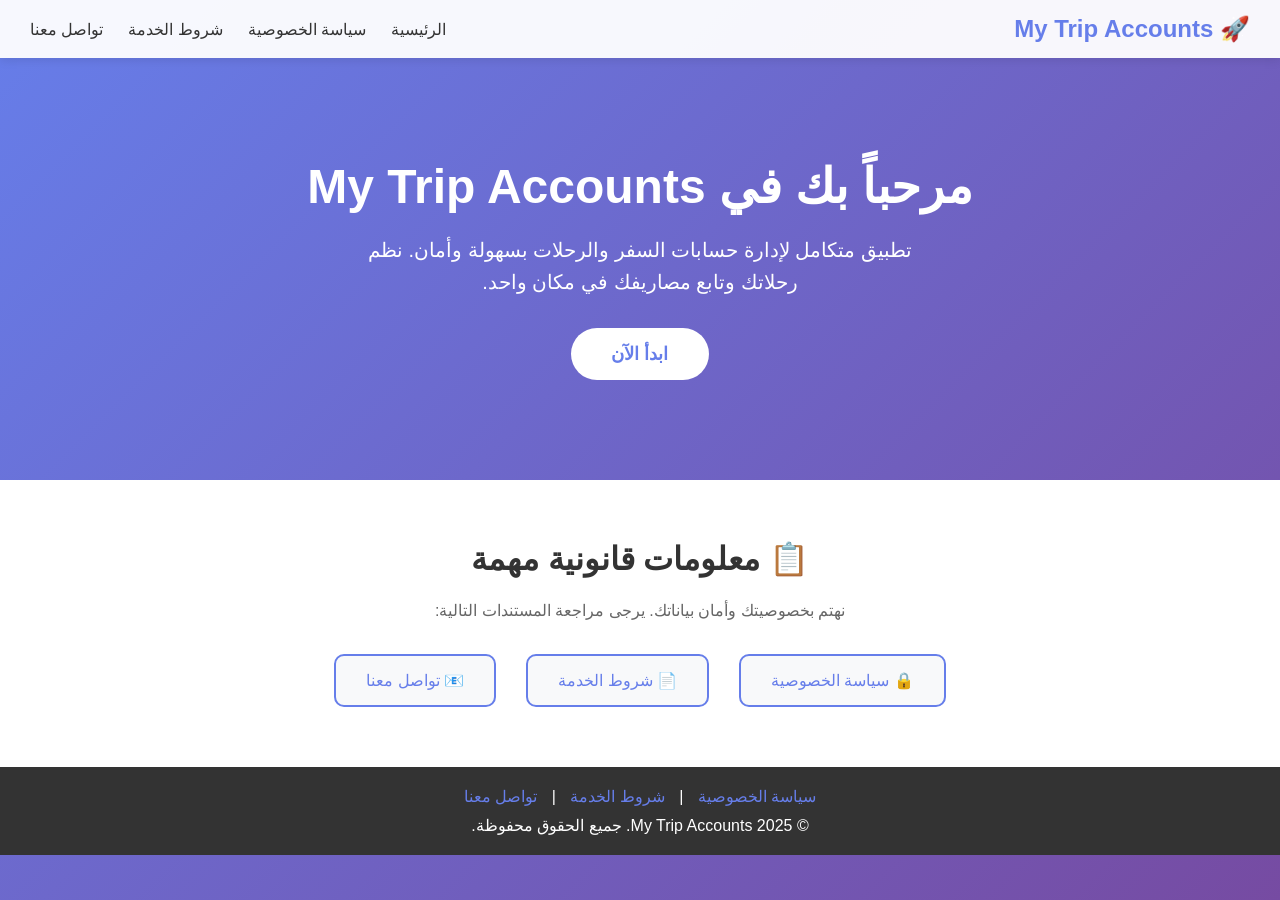
==== index.html @ 1851cbce "Create index.html" ====
<!DOCTYPE html>
<html lang="ar" dir="rtl">
<head>
    <meta charset="UTF-8">
    <meta name="viewport" content="width=device-width, initial-scale=1.0">
    <title>My Trip Accounts</title>
    <style>
        * { margin: 0; padding: 0; box-sizing: border-box; font-family: 'Segoe UI', Tahoma, sans-serif; }
        body { background: linear-gradient(135deg, #667eea 0%, #764ba2 100%); min-height: 100vh; }
        nav { background: rgba(255,255,255,0.95); padding: 15px 30px; display: flex; justify-content: space-between; align-items: center; box-shadow: 0 2px 10px rgba(0,0,0,0.1); }
        nav .logo { font-size: 24px; font-weight: bold; color: #667eea; }
        nav ul { list-style: none; display: flex; gap: 25px; }
        nav ul a { text-decoration: none; color: #333; font-weight: 500; }
        nav ul a:hover { color: #667eea; }
        .hero { text-align: center; padding: 100px 20px; color: white; }
        .hero h1 { font-size: 48px; margin-bottom: 20px; }
        .hero p { font-size: 20px; max-width: 600px; margin: 0 auto 30px; line-height: 1.6; }
        .btn { display: inline-block; padding: 15px 40px; background: white; color: #667eea; text-decoration: none; border-radius: 30px; font-weight: bold; font-size: 18px; }
        .legal-section { background: white; padding: 60px 20px; text-align: center; }
        .legal-section h2 { color: #333; margin-bottom: 20px; font-size: 32px; }
        .legal-section p { color: #666; max-width: 600px; margin: 0 auto 30px; line-height: 1.6; }
        .legal-links { display: flex; justify-content: center; gap: 30px; flex-wrap: wrap; margin-top: 30px; }
        .legal-links a { display: inline-block; padding: 15px 30px; background: #f8f9fa; color: #667eea; text-decoration: none; border-radius: 10px; font-weight: 500; border: 2px solid #667eea; }
        .legal-links a:hover { background: #667eea; color: white; }
        footer { background: #333; color: white; text-align: center; padding: 20px; }
        footer a { color: #667eea; text-decoration: none; margin: 0 10px; }
    </style>
</head>
<body>
    <nav>
        <div class="logo">🚀 My Trip Accounts</div>
        <ul>
            <li><a href="index.html">الرئيسية</a></li>
            <li><a href="privacy.html">سياسة الخصوصية</a></li>
            <li><a href="terms.html">شروط الخدمة</a></li>
            <li><a href="contact.html">تواصل معنا</a></li>
        </ul>
    </nav>

    <section class="hero">
        <h1>مرحباً بك في My Trip Accounts</h1>
        <p>تطبيق متكامل لإدارة حسابات السفر والرحلات بسهولة وأمان. نظم رحلاتك وتابع مصاريفك في مكان واحد.</p>
        <a href="#" class="btn">ابدأ الآن</a>
    </section>

    <section class="legal-section">
        <h2>📋 معلومات قانونية مهمة</h2>
        <p>نهتم بخصوصيتك وأمان بياناتك. يرجى مراجعة المستندات التالية:</p>
        <div class="legal-links">
            <a href="privacy.html">🔒 سياسة الخصوصية</a>
            <a href="terms.html">📄 شروط الخدمة</a>
            <a href="contact.html">📧 تواصل معنا</a>
        </div>
    </section>

    <footer>
        <p>
            <a href="privacy.html">سياسة الخصوصية</a> |
            <a href="terms.html">شروط الخدمة</a> |
            <a href="contact.html">تواصل معنا</a>
        </p>
        <p style="margin-top: 10px;">© 2025 My Trip Accounts. جميع الحقوق محفوظة.</p>
    </footer>
</body>
</html>
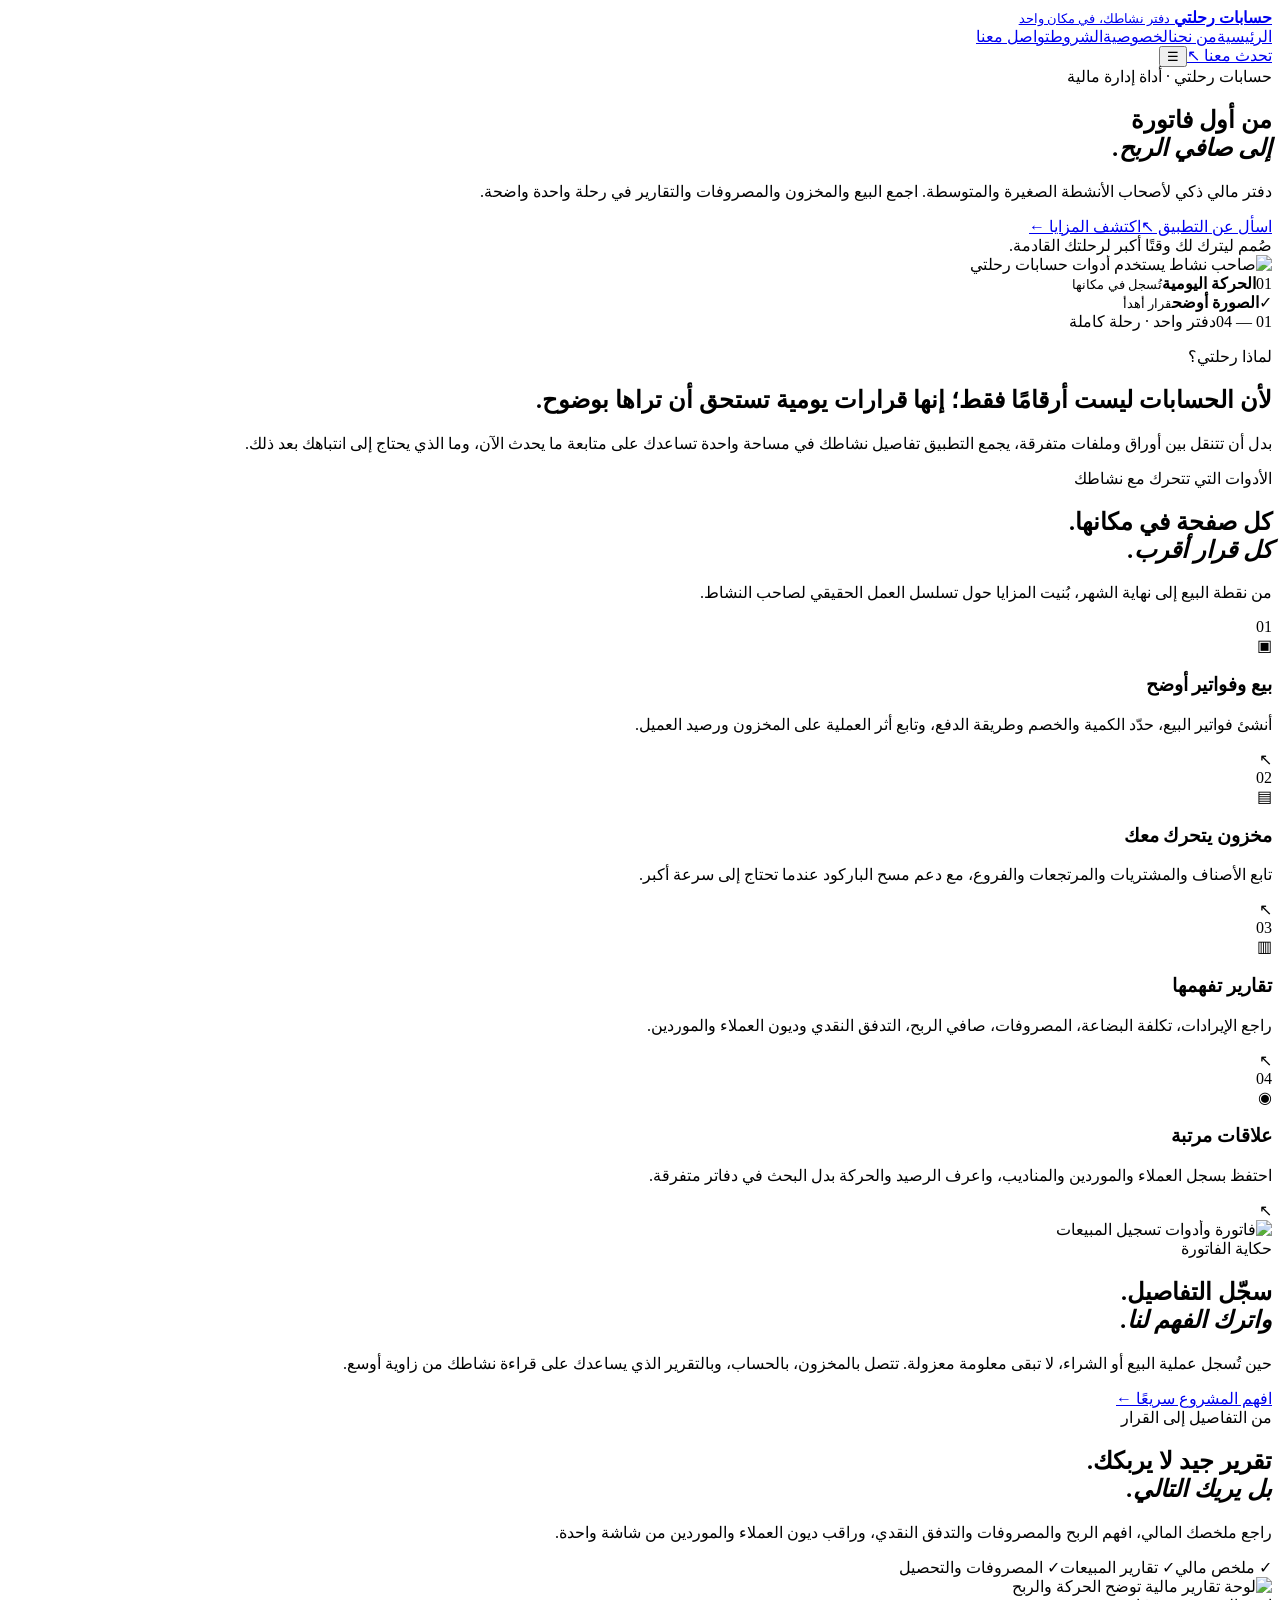
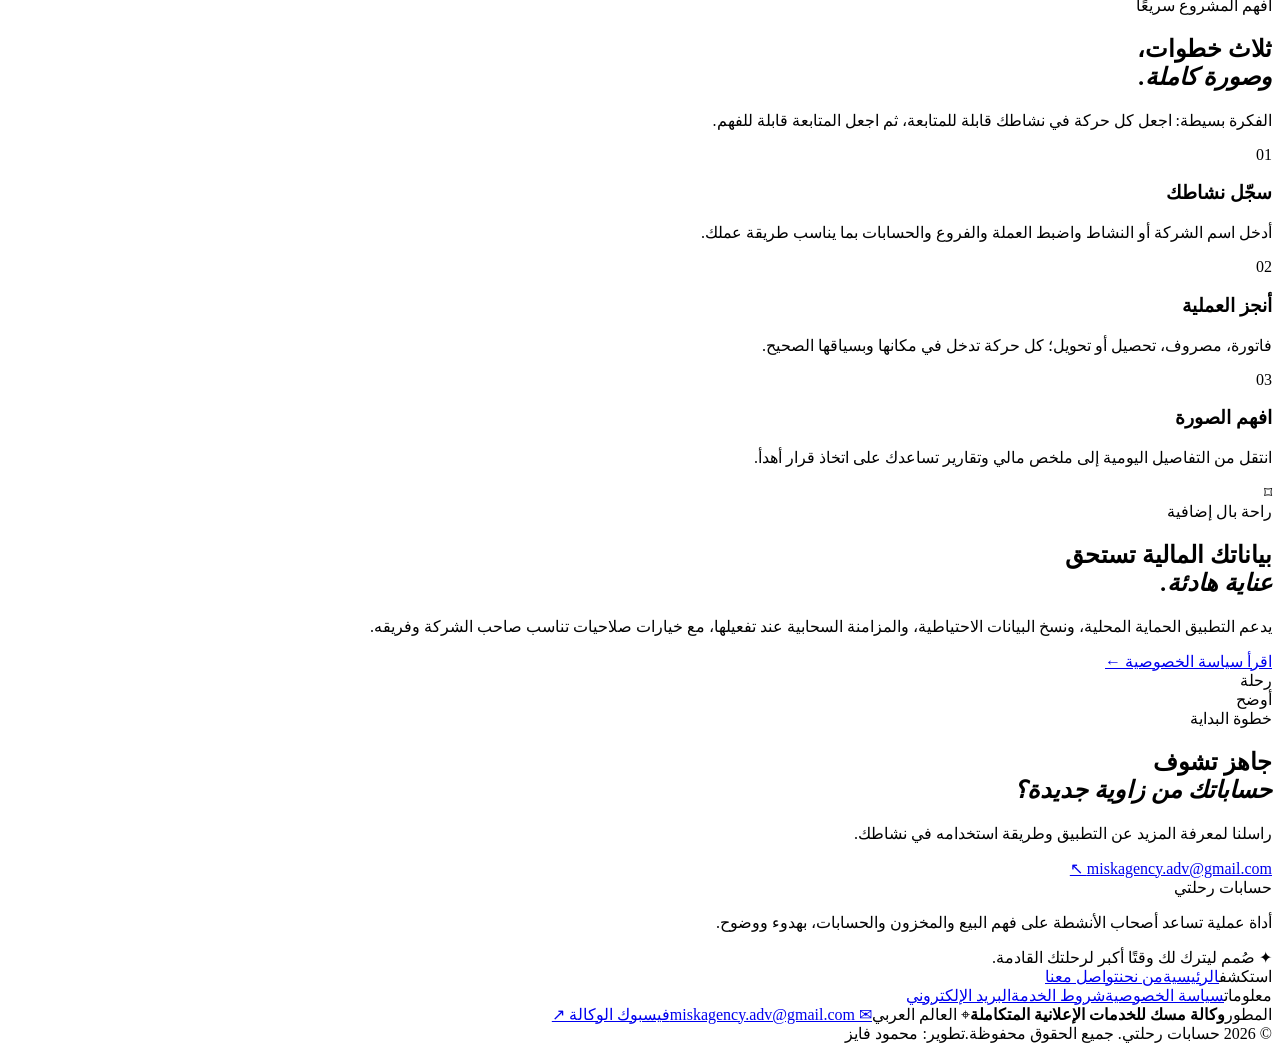
==== commit 50014b05: "Update index.html" ====
--- a/index.html
+++ b/index.html
@@ -1,65 +1,13 @@
-<!DOCTYPE html>
-<html lang="ar" dir="rtl">
-<head>
-    <meta charset="UTF-8">
-    <meta name="viewport" content="width=device-width, initial-scale=1.0">
-    <title>My Trip Accounts</title>
-    <style>
-        * { margin: 0; padding: 0; box-sizing: border-box; font-family: 'Segoe UI', Tahoma, sans-serif; }
-        body { background: linear-gradient(135deg, #667eea 0%, #764ba2 100%); min-height: 100vh; }
-        nav { background: rgba(255,255,255,0.95); padding: 15px 30px; display: flex; justify-content: space-between; align-items: center; box-shadow: 0 2px 10px rgba(0,0,0,0.1); }
-        nav .logo { font-size: 24px; font-weight: bold; color: #667eea; }
-        nav ul { list-style: none; display: flex; gap: 25px; }
-        nav ul a { text-decoration: none; color: #333; font-weight: 500; }
-        nav ul a:hover { color: #667eea; }
-        .hero { text-align: center; padding: 100px 20px; color: white; }
-        .hero h1 { font-size: 48px; margin-bottom: 20px; }
-        .hero p { font-size: 20px; max-width: 600px; margin: 0 auto 30px; line-height: 1.6; }
-        .btn { display: inline-block; padding: 15px 40px; background: white; color: #667eea; text-decoration: none; border-radius: 30px; font-weight: bold; font-size: 18px; }
-        .legal-section { background: white; padding: 60px 20px; text-align: center; }
-        .legal-section h2 { color: #333; margin-bottom: 20px; font-size: 32px; }
-        .legal-section p { color: #666; max-width: 600px; margin: 0 auto 30px; line-height: 1.6; }
-        .legal-links { display: flex; justify-content: center; gap: 30px; flex-wrap: wrap; margin-top: 30px; }
-        .legal-links a { display: inline-block; padding: 15px 30px; background: #f8f9fa; color: #667eea; text-decoration: none; border-radius: 10px; font-weight: 500; border: 2px solid #667eea; }
-        .legal-links a:hover { background: #667eea; color: white; }
-        footer { background: #333; color: white; text-align: center; padding: 20px; }
-        footer a { color: #667eea; text-decoration: none; margin: 0 10px; }
-    </style>
-</head>
-<body>
-    <nav>
-        <div class="logo">🚀 My Trip Accounts</div>
-        <ul>
-            <li><a href="index.html">الرئيسية</a></li>
-            <li><a href="privacy.html">سياسة الخصوصية</a></li>
-            <li><a href="terms.html">شروط الخدمة</a></li>
-            <li><a href="contact.html">تواصل معنا</a></li>
-        </ul>
-    </nav>
 
-    <section class="hero">
-        <h1>مرحباً بك في My Trip Accounts</h1>
-        <p>تطبيق متكامل لإدارة حسابات السفر والرحلات بسهولة وأمان. نظم رحلاتك وتابع مصاريفك في مكان واحد.</p>
-        <a href="#" class="btn">ابدأ الآن</a>
-    </section>
-
-    <section class="legal-section">
-        <h2>📋 معلومات قانونية مهمة</h2>
-        <p>نهتم بخصوصيتك وأمان بياناتك. يرجى مراجعة المستندات التالية:</p>
-        <div class="legal-links">
-            <a href="privacy.html">🔒 سياسة الخصوصية</a>
-            <a href="terms.html">📄 شروط الخدمة</a>
-            <a href="contact.html">📧 تواصل معنا</a>
-        </div>
-    </section>
-
-    <footer>
-        <p>
-            <a href="privacy.html">سياسة الخصوصية</a> |
-            <a href="terms.html">شروط الخدمة</a> |
-            <a href="contact.html">تواصل معنا</a>
-        </p>
-        <p style="margin-top: 10px;">© 2025 My Trip Accounts. جميع الحقوق محفوظة.</p>
-    </footer>
-</body>
-</html>
+<!doctype html><html lang="ar" dir="rtl"><head><meta charset="utf-8"><meta name="viewport" content="width=device-width, initial-scale=1"><meta name="theme-color" content="#201052"><meta name="description" content="حسابات رحلتي — دفتر مالي ذكي لأصحاب الأنشطة الصغيرة والمتوسطة."><link rel="icon" type="image/png" href="rahleti-logo.png"><link rel="preconnect" href="https://fonts.googleapis.com"><link rel="preconnect" href="https://fonts.gstatic.com" crossorigin><link href="https://fonts.googleapis.com/css2?family=IBM+Plex+Sans+Arabic:wght@400;500;600;700&family=Noto+Kufi+Arabic:wght@500;600;700;800&display=swap" rel="stylesheet"><link rel="stylesheet" href="styles.css"><title>حسابات رحلتي — دفتر نشاطك، في مكان واحد</title></head><body><header class="site-header"><div class="shell header-inner">
+<a href="index.html" class="brand" aria-label="العودة إلى الصفحة الرئيسية"><span class="brand-mark-wrap"><img src="rahleti-logo.png" alt="" class="brand-mark"></span><span class="brand-copy"><strong>حسابات رحلتي <i class="wordmark-gesture" aria-hidden="true"></i></strong><small>دفتر نشاطك، في مكان واحد</small></span></a>
+<nav class="desktop-nav" aria-label="التنقل الرئيسي"><a href="index.html">الرئيسية</a><a href="about.html">من نحن</a><a href="privacy.html">الخصوصية</a><a href="terms.html">الشروط</a><a href="contact.html">تواصل معنا</a></nav>
+<div class="header-actions"><a href="contact.html" class="header-cta">تحدث معنا <span aria-hidden="true">↖</span></a><button class="menu-toggle" type="button" aria-label="فتح القائمة" aria-expanded="false">☰</button></div>
+</div></header><main><section class="hero-section"><div class="hero-orbit orbit-one"></div><div class="hero-orbit orbit-two"></div><div class="shell hero-layout"><div class="hero-copy"><div class="eyebrow"><span class="eyebrow-line"></span> حسابات رحلتي · أداة إدارة مالية</div><h1>من أول فاتورة<br><em>إلى صافي الربح.</em></h1><p class="hero-lead">دفتر مالي ذكي لأصحاب الأنشطة الصغيرة والمتوسطة. اجمع البيع والمخزون والمصروفات والتقارير في رحلة واحدة واضحة.</p><div class="hero-actions"><a href="contact.html" class="button button-primary">اسأل عن التطبيق ↖</a><a href="#features" class="text-link">اكتشف المزايا ←</a></div><div class="hero-signature"><span class="signature-stroke"></span><span>صُمم ليترك لك وقتًا أكبر لرحلتك القادمة.</span></div></div><div class="hero-visual"><div class="hero-image-frame"><img src="/manus-storage/rahleti-hero_81cc671d.png" alt="صاحب نشاط يستخدم أدوات حسابات رحلتي"></div><div class="hero-note note-top"><span>01</span><strong>الحركة اليومية</strong><small>تُسجل في مكانها</small></div><div class="hero-note note-bottom"><span class="note-check">✓</span><strong>الصورة أوضح</strong><small>قرار أهدأ</small></div></div></div><div class="shell hero-footnote"><span>01 — 04</span><span class="footnote-line"></span><span>دفتر واحد · رحلة كاملة</span></div></section>
+<section class="intro-strip"><div class="shell intro-grid"><p class="intro-label">لماذا رحلتي؟</p><h2>لأن الحسابات ليست أرقامًا فقط؛ إنها <span>قرارات يومية</span> تستحق أن تراها بوضوح.</h2><p class="intro-body">بدل أن تتنقل بين أوراق وملفات متفرقة، يجمع التطبيق تفاصيل نشاطك في مساحة واحدة تساعدك على متابعة ما يحدث الآن، وما الذي يحتاج إلى انتباهك بعد ذلك.</p></div></section>
+<section class="features-section" id="features"><div class="shell"><div class="section-heading split-heading"><div><div class="section-kicker"><span></span> الأدوات التي تتحرك مع نشاطك</div><h2>كل صفحة في مكانها.<br><em>كل قرار أقرب.</em></h2></div><p>من نقطة البيع إلى نهاية الشهر، بُنيت المزايا حول تسلسل العمل الحقيقي لصاحب النشاط.</p></div><div class="feature-list"><article class="feature-row"><div class="feature-index">01</div><div class="feature-icon">▣</div><div class="feature-content"><h3>بيع وفواتير أوضح</h3><p>أنشئ فواتير البيع، حدّد الكمية والخصم وطريقة الدفع، وتابع أثر العملية على المخزون ورصيد العميل.</p></div><span class="feature-arrow">↖</span></article><article class="feature-row"><div class="feature-index">02</div><div class="feature-icon">▤</div><div class="feature-content"><h3>مخزون يتحرك معك</h3><p>تابع الأصناف والمشتريات والمرتجعات والفروع، مع دعم مسح الباركود عندما تحتاج إلى سرعة أكبر.</p></div><span class="feature-arrow">↖</span></article><article class="feature-row"><div class="feature-index">03</div><div class="feature-icon">▥</div><div class="feature-content"><h3>تقارير تفهمها</h3><p>راجع الإيرادات، تكلفة البضاعة، المصروفات، صافي الربح، التدفق النقدي وديون العملاء والموردين.</p></div><span class="feature-arrow">↖</span></article><article class="feature-row"><div class="feature-index">04</div><div class="feature-icon">◉</div><div class="feature-content"><h3>علاقات مرتبة</h3><p>احتفظ بسجل العملاء والموردين والمناديب، واعرف الرصيد والحركة بدل البحث في دفاتر متفرقة.</p></div><span class="feature-arrow">↖</span></article></div></div></section>
+<section class="visual-story"><div class="shell story-grid"><div class="story-art"><img src="/manus-storage/rahleti-invoices_49c0de98.png" alt="فاتورة وأدوات تسجيل المبيعات"></div><div class="story-copy"><div class="section-kicker"><span></span> حكاية الفاتورة</div><h2>سجّل التفاصيل.<br><em>واترك الفهم لنا.</em></h2><p>حين تُسجل عملية البيع أو الشراء، لا تبقى معلومة معزولة. تتصل بالمخزون، بالحساب، وبالتقرير الذي يساعدك على قراءة نشاطك من زاوية أوسع.</p><a href="about.html" class="text-link dark-link">افهم المشروع سريعًا ←</a></div></div></section>
+<section class="reports-section"><div class="shell reports-grid"><div class="reports-copy"><div class="section-kicker light-kicker"><span></span> من التفاصيل إلى القرار</div><h2>تقرير جيد لا يربكك.<br><em>بل يريك التالي.</em></h2><p>راجع ملخصك المالي، افهم الربح والمصروفات والتدفق النقدي، وراقب ديون العملاء والموردين من شاشة واحدة.</p><div class="report-points"><span>✓ ملخص مالي</span><span>✓ تقارير المبيعات</span><span>✓ المصروفات والتحصيل</span></div></div><div class="reports-art"><img src="/manus-storage/rahleti-reports_e6497f66.png" alt="لوحة تقارير مالية توضح الحركة والربح"></div></div></section>
+<section class="journey-section"><div class="shell journey-layout"><div class="journey-head"><div class="section-kicker"><span></span> افهم المشروع سريعًا</div><h2>ثلاث خطوات،<br><em>وصورة كاملة.</em></h2><p>الفكرة بسيطة: اجعل كل حركة في نشاطك قابلة للمتابعة، ثم اجعل المتابعة قابلة للفهم.</p></div><div class="journey-steps"><div class="journey-step"><div class="journey-number">01</div><div><h3>سجّل نشاطك</h3><p>أدخل اسم الشركة أو النشاط واضبط العملة والفروع والحسابات بما يناسب طريقة عملك.</p></div></div><div class="journey-step"><div class="journey-number">02</div><div><h3>أنجز العملية</h3><p>فاتورة، مصروف، تحصيل أو تحويل؛ كل حركة تدخل في مكانها وبسياقها الصحيح.</p></div></div><div class="journey-step"><div class="journey-number">03</div><div><h3>افهم الصورة</h3><p>انتقل من التفاصيل اليومية إلى ملخص مالي وتقارير تساعدك على اتخاذ قرار أهدأ.</p></div></div><div class="journey-route"><span></span><span></span><span></span></div></div></div></section>
+<section class="security-strip"><div class="shell security-grid"><div class="security-mark">⌑</div><div><div class="section-kicker"><span></span> راحة بال إضافية</div><h2>بياناتك المالية تستحق<br><em>عناية هادئة.</em></h2></div><div class="security-copy"><p>يدعم التطبيق الحماية المحلية، ونسخ البيانات الاحتياطية، والمزامنة السحابية عند تفعيلها، مع خيارات صلاحيات تناسب صاحب الشركة وفريقه.</p><a href="privacy.html" class="text-link dark-link">اقرأ سياسة الخصوصية ←</a></div></div></section>
+<section class="closing-cta"><div class="shell cta-inner"><div class="cta-stamp">رحلة<br>أوضح</div><div><div class="section-kicker light-kicker"><span></span> خطوة البداية</div><h2>جاهز تشوف<br><em>حساباتك من زاوية جديدة؟</em></h2><p>راسلنا لمعرفة المزيد عن التطبيق وطريقة استخدامه في نشاطك.</p><a href="mailto:miskagency.adv@gmail.com" class="button button-light">miskagency.adv@gmail.com ↖</a></div></div></section></main><footer class="site-footer"><div class="shell footer-grid"><div class="footer-intro"><div class="footer-brand"><img src="rahleti-logo.png" alt=""><span>حسابات رحلتي</span></div><p>أداة عملية تساعد أصحاب الأنشطة على فهم البيع والمخزون والحسابات، بهدوء ووضوح.</p><div class="footer-note">✦ صُمم ليترك لك وقتًا أكبر لرحلتك القادمة.</div></div><div class="footer-column"><span class="footer-label">استكشف</span><a href="index.html">الرئيسية</a><a href="about.html">من نحن</a><a href="contact.html">تواصل معنا</a></div><div class="footer-column"><span class="footer-label">معلومات</span><a href="privacy.html">سياسة الخصوصية</a><a href="terms.html">شروط الخدمة</a><a href="mailto:miskagency.adv@gmail.com">البريد الإلكتروني</a></div><div class="footer-column footer-contact"><span class="footer-label">المطور</span><strong>وكالة مسك للخدمات الإعلانية المتكاملة</strong><span>⌖ العالم العربي</span><a href="mailto:miskagency.adv@gmail.com">✉ miskagency.adv@gmail.com</a><a href="https://web.facebook.com/Misk.Agency" target="_blank" rel="noreferrer noopener">فيسبوك الوكالة ↗</a></div></div><div class="shell footer-bottom"><span>© 2026 حسابات رحلتي. جميع الحقوق محفوظة.</span><span>تطوير: محمود فايز</span></div></footer><script src="script.js"></script></body></html>
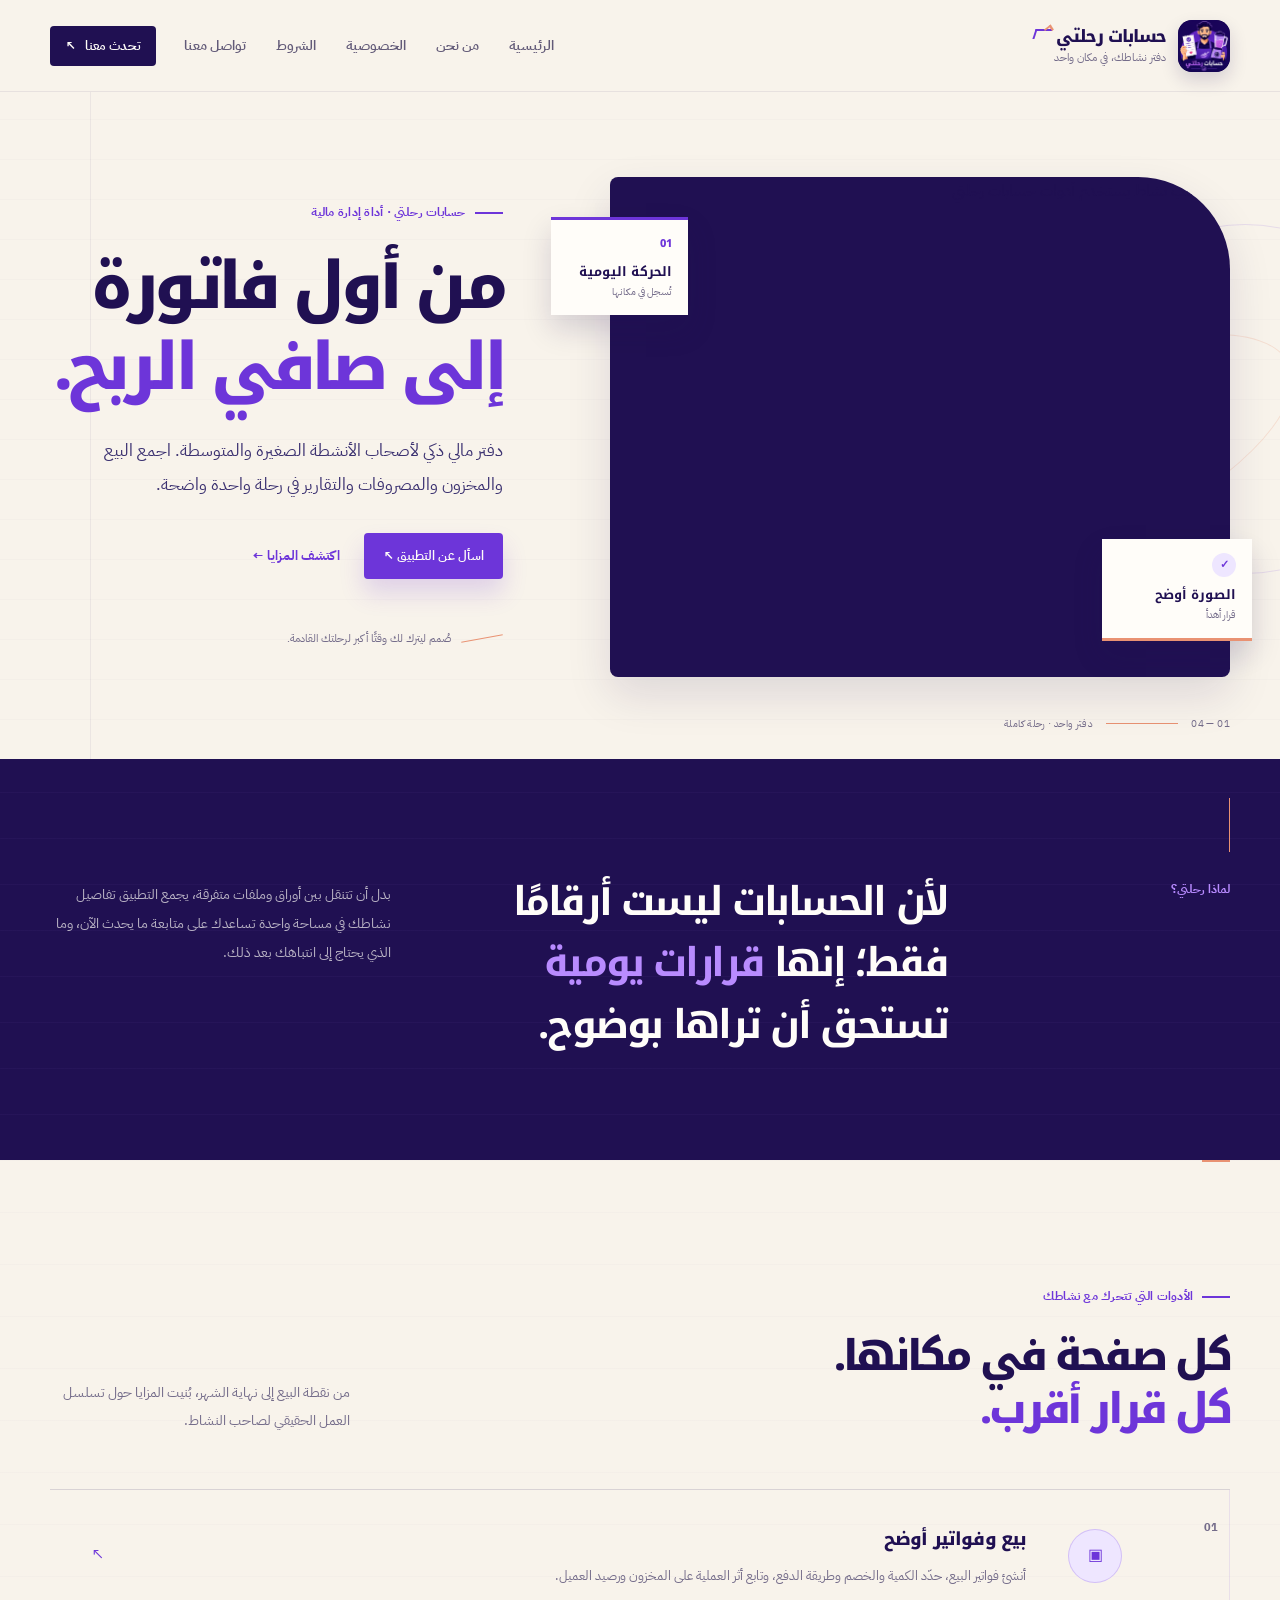
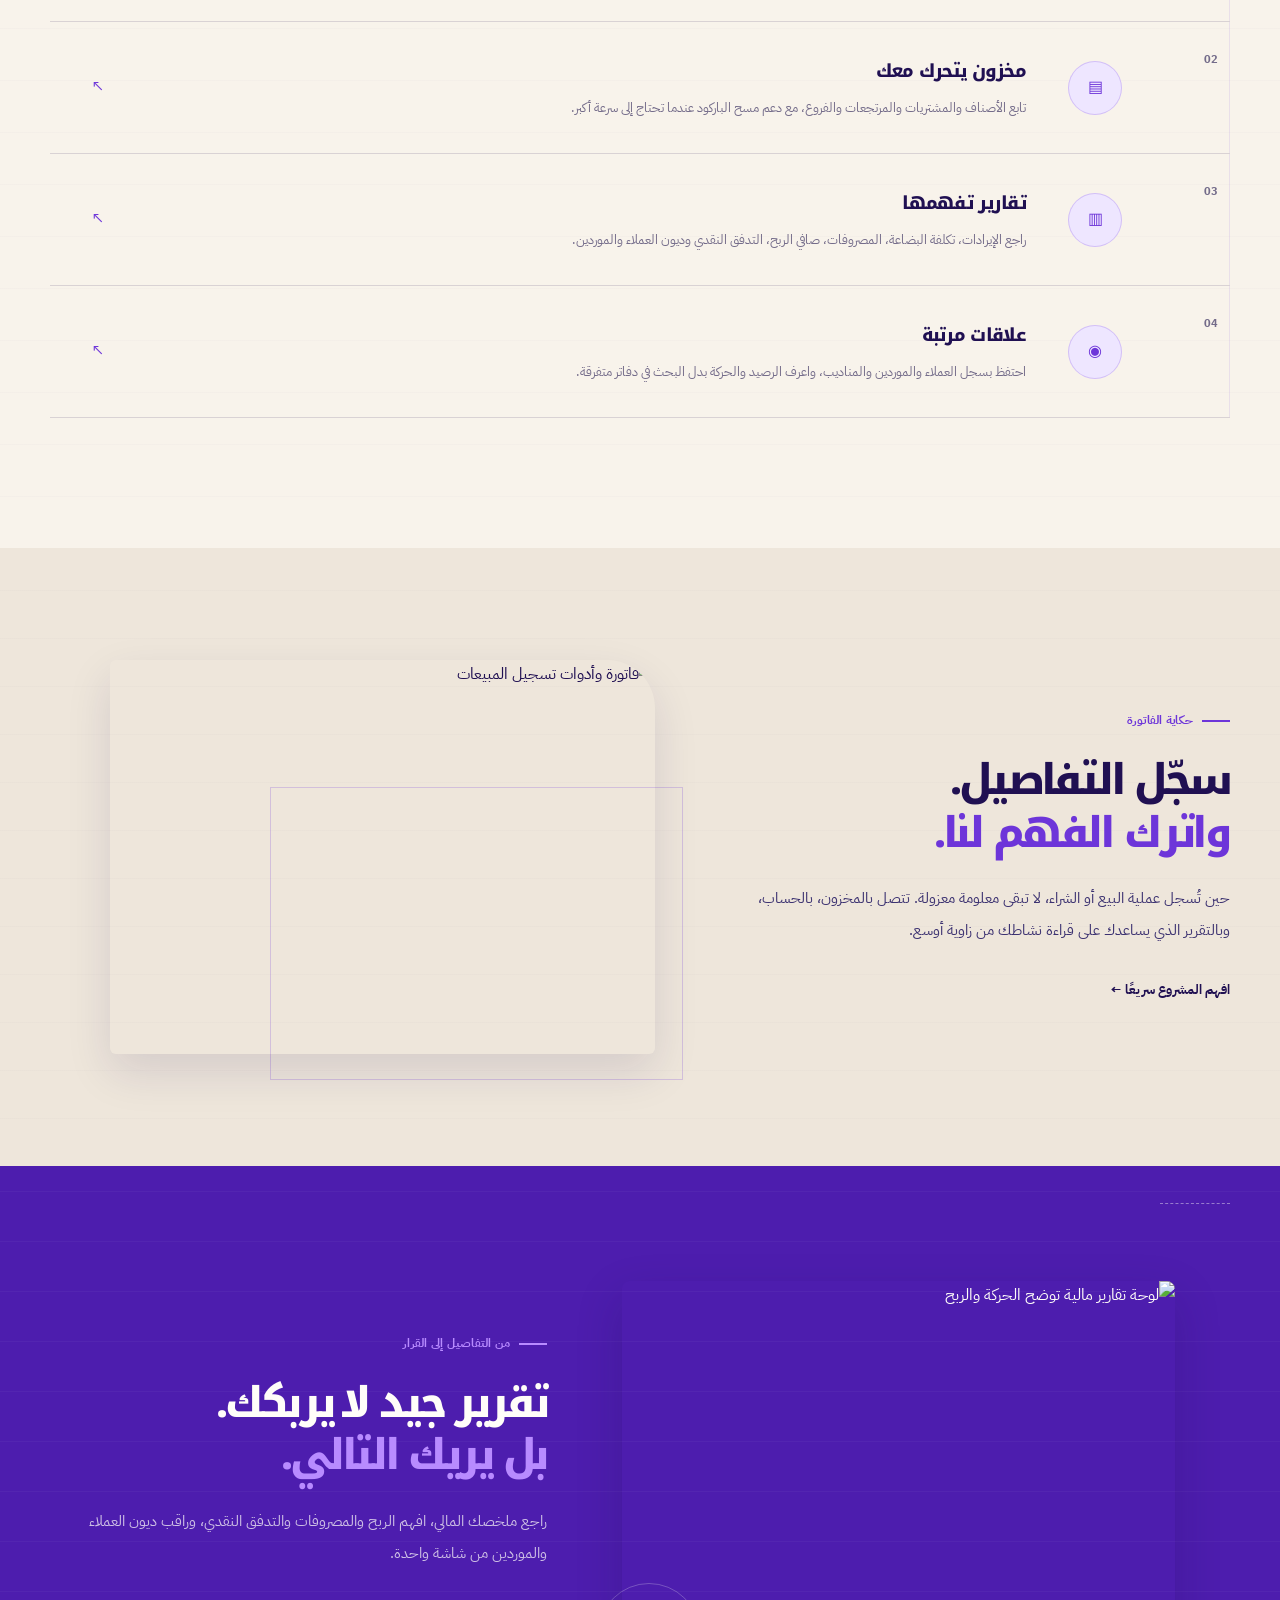
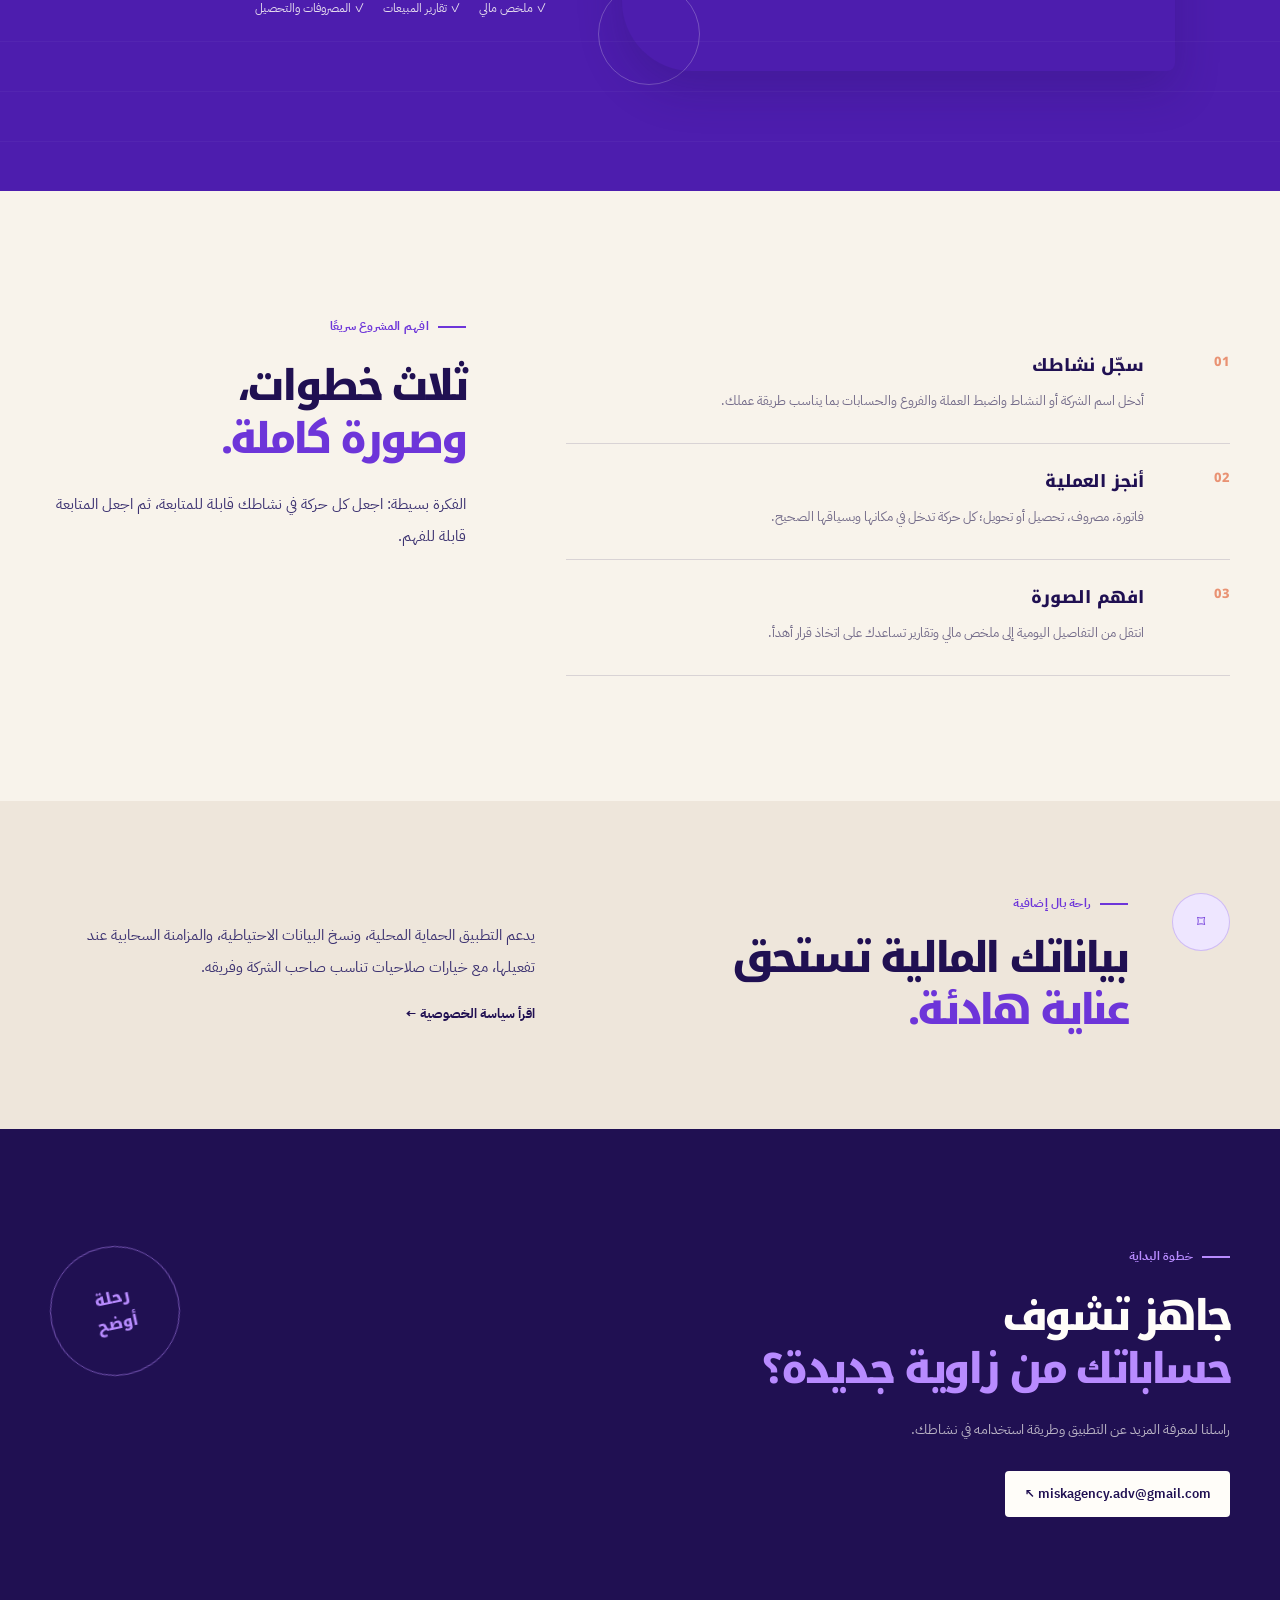
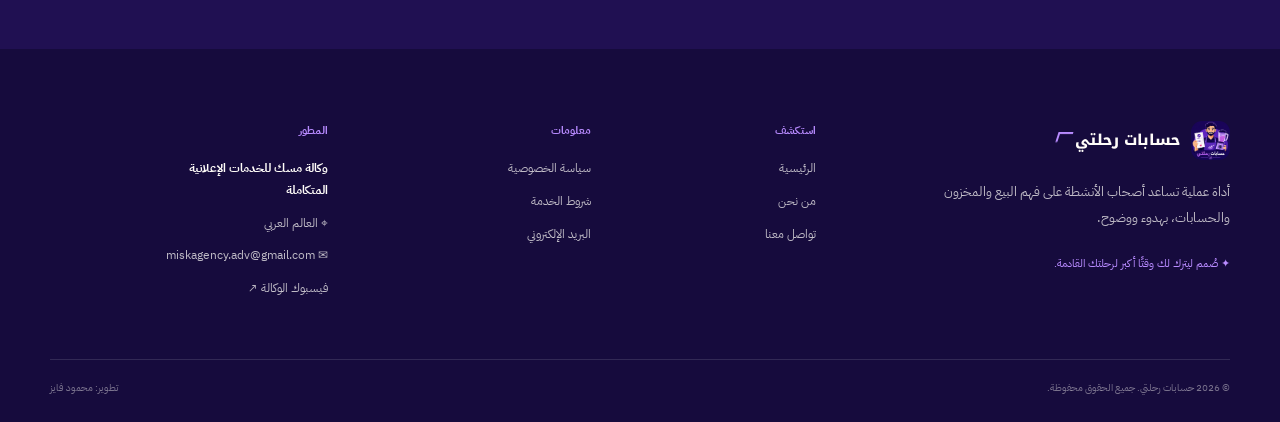
==== commit c289aeee: "Add files via upload" ====
--- a/index.html
+++ b/index.html
@@ -1,4 +1,3 @@
-
 <!doctype html><html lang="ar" dir="rtl"><head><meta charset="utf-8"><meta name="viewport" content="width=device-width, initial-scale=1"><meta name="theme-color" content="#201052"><meta name="description" content="حسابات رحلتي — دفتر مالي ذكي لأصحاب الأنشطة الصغيرة والمتوسطة."><link rel="icon" type="image/png" href="rahleti-logo.png"><link rel="preconnect" href="https://fonts.googleapis.com"><link rel="preconnect" href="https://fonts.gstatic.com" crossorigin><link href="https://fonts.googleapis.com/css2?family=IBM+Plex+Sans+Arabic:wght@400;500;600;700&family=Noto+Kufi+Arabic:wght@500;600;700;800&display=swap" rel="stylesheet"><link rel="stylesheet" href="styles.css"><title>حسابات رحلتي — دفتر نشاطك، في مكان واحد</title></head><body><header class="site-header"><div class="shell header-inner">
 <a href="index.html" class="brand" aria-label="العودة إلى الصفحة الرئيسية"><span class="brand-mark-wrap"><img src="rahleti-logo.png" alt="" class="brand-mark"></span><span class="brand-copy"><strong>حسابات رحلتي <i class="wordmark-gesture" aria-hidden="true"></i></strong><small>دفتر نشاطك، في مكان واحد</small></span></a>
 <nav class="desktop-nav" aria-label="التنقل الرئيسي"><a href="index.html">الرئيسية</a><a href="about.html">من نحن</a><a href="privacy.html">الخصوصية</a><a href="terms.html">الشروط</a><a href="contact.html">تواصل معنا</a></nav>
@@ -10,4 +9,4 @@
 <section class="reports-section"><div class="shell reports-grid"><div class="reports-copy"><div class="section-kicker light-kicker"><span></span> من التفاصيل إلى القرار</div><h2>تقرير جيد لا يربكك.<br><em>بل يريك التالي.</em></h2><p>راجع ملخصك المالي، افهم الربح والمصروفات والتدفق النقدي، وراقب ديون العملاء والموردين من شاشة واحدة.</p><div class="report-points"><span>✓ ملخص مالي</span><span>✓ تقارير المبيعات</span><span>✓ المصروفات والتحصيل</span></div></div><div class="reports-art"><img src="/manus-storage/rahleti-reports_e6497f66.png" alt="لوحة تقارير مالية توضح الحركة والربح"></div></div></section>
 <section class="journey-section"><div class="shell journey-layout"><div class="journey-head"><div class="section-kicker"><span></span> افهم المشروع سريعًا</div><h2>ثلاث خطوات،<br><em>وصورة كاملة.</em></h2><p>الفكرة بسيطة: اجعل كل حركة في نشاطك قابلة للمتابعة، ثم اجعل المتابعة قابلة للفهم.</p></div><div class="journey-steps"><div class="journey-step"><div class="journey-number">01</div><div><h3>سجّل نشاطك</h3><p>أدخل اسم الشركة أو النشاط واضبط العملة والفروع والحسابات بما يناسب طريقة عملك.</p></div></div><div class="journey-step"><div class="journey-number">02</div><div><h3>أنجز العملية</h3><p>فاتورة، مصروف، تحصيل أو تحويل؛ كل حركة تدخل في مكانها وبسياقها الصحيح.</p></div></div><div class="journey-step"><div class="journey-number">03</div><div><h3>افهم الصورة</h3><p>انتقل من التفاصيل اليومية إلى ملخص مالي وتقارير تساعدك على اتخاذ قرار أهدأ.</p></div></div><div class="journey-route"><span></span><span></span><span></span></div></div></div></section>
 <section class="security-strip"><div class="shell security-grid"><div class="security-mark">⌑</div><div><div class="section-kicker"><span></span> راحة بال إضافية</div><h2>بياناتك المالية تستحق<br><em>عناية هادئة.</em></h2></div><div class="security-copy"><p>يدعم التطبيق الحماية المحلية، ونسخ البيانات الاحتياطية، والمزامنة السحابية عند تفعيلها، مع خيارات صلاحيات تناسب صاحب الشركة وفريقه.</p><a href="privacy.html" class="text-link dark-link">اقرأ سياسة الخصوصية ←</a></div></div></section>
-<section class="closing-cta"><div class="shell cta-inner"><div class="cta-stamp">رحلة<br>أوضح</div><div><div class="section-kicker light-kicker"><span></span> خطوة البداية</div><h2>جاهز تشوف<br><em>حساباتك من زاوية جديدة؟</em></h2><p>راسلنا لمعرفة المزيد عن التطبيق وطريقة استخدامه في نشاطك.</p><a href="mailto:miskagency.adv@gmail.com" class="button button-light">miskagency.adv@gmail.com ↖</a></div></div></section></main><footer class="site-footer"><div class="shell footer-grid"><div class="footer-intro"><div class="footer-brand"><img src="rahleti-logo.png" alt=""><span>حسابات رحلتي</span></div><p>أداة عملية تساعد أصحاب الأنشطة على فهم البيع والمخزون والحسابات، بهدوء ووضوح.</p><div class="footer-note">✦ صُمم ليترك لك وقتًا أكبر لرحلتك القادمة.</div></div><div class="footer-column"><span class="footer-label">استكشف</span><a href="index.html">الرئيسية</a><a href="about.html">من نحن</a><a href="contact.html">تواصل معنا</a></div><div class="footer-column"><span class="footer-label">معلومات</span><a href="privacy.html">سياسة الخصوصية</a><a href="terms.html">شروط الخدمة</a><a href="mailto:miskagency.adv@gmail.com">البريد الإلكتروني</a></div><div class="footer-column footer-contact"><span class="footer-label">المطور</span><strong>وكالة مسك للخدمات الإعلانية المتكاملة</strong><span>⌖ العالم العربي</span><a href="mailto:miskagency.adv@gmail.com">✉ miskagency.adv@gmail.com</a><a href="https://web.facebook.com/Misk.Agency" target="_blank" rel="noreferrer noopener">فيسبوك الوكالة ↗</a></div></div><div class="shell footer-bottom"><span>© 2026 حسابات رحلتي. جميع الحقوق محفوظة.</span><span>تطوير: محمود فايز</span></div></footer><script src="script.js"></script></body></html>
+<section class="closing-cta"><div class="shell cta-inner"><div class="cta-stamp">رحلة<br>أوضح</div><div><div class="section-kicker light-kicker"><span></span> خطوة البداية</div><h2>جاهز تشوف<br><em>حساباتك من زاوية جديدة؟</em></h2><p>راسلنا لمعرفة المزيد عن التطبيق وطريقة استخدامه في نشاطك.</p><a href="mailto:miskagency.adv@gmail.com" class="button button-light">miskagency.adv@gmail.com ↖</a></div></div></section></main><footer class="site-footer"><div class="shell footer-grid"><div class="footer-intro"><div class="footer-brand"><img src="rahleti-logo.png" alt=""><span>حسابات رحلتي</span></div><p>أداة عملية تساعد أصحاب الأنشطة على فهم البيع والمخزون والحسابات، بهدوء ووضوح.</p><div class="footer-note">✦ صُمم ليترك لك وقتًا أكبر لرحلتك القادمة.</div></div><div class="footer-column"><span class="footer-label">استكشف</span><a href="index.html">الرئيسية</a><a href="about.html">من نحن</a><a href="contact.html">تواصل معنا</a></div><div class="footer-column"><span class="footer-label">معلومات</span><a href="privacy.html">سياسة الخصوصية</a><a href="terms.html">شروط الخدمة</a><a href="mailto:miskagency.adv@gmail.com">البريد الإلكتروني</a></div><div class="footer-column footer-contact"><span class="footer-label">المطور</span><strong>وكالة مسك للخدمات الإعلانية المتكاملة</strong><span>⌖ العالم العربي</span><a href="mailto:miskagency.adv@gmail.com">✉ miskagency.adv@gmail.com</a><a href="https://web.facebook.com/Misk.Agency" target="_blank" rel="noreferrer noopener">فيسبوك الوكالة ↗</a></div></div><div class="shell footer-bottom"><span>© 2026 حسابات رحلتي. جميع الحقوق محفوظة.</span><span>تطوير: محمود فايز</span></div></footer><script src="script.js"></script></body></html>
--- a/styles.css
+++ b/styles.css
@@ -0,0 +1,391 @@
+/* نسخة HTML مستقلة — هوية «دفتر الرحلة» العربية لتطبيق حسابات رحلتي. */
+/*
+  هوية الموقع: «دفتر الرحلة» — تصميم تحريري عربي معاصر، عاجي كورق، بنفسجي رحلتي كحبر، وتكوينات جانبية توحي بدفتر عملي.
+  هذا الملف يضبط الإيقاع البصري الكامل: مساحات تنفس، خطوط دفترية، حركات خفيفة، وتباين واضح في RTL.
+*/
+
+
+:root {
+  --ink: #201052;
+  --ink-soft: #3c3271;
+  --violet: #6d35d9;
+  --violet-deep: #4d1dae;
+  --lavender: #b88bff;
+  --lavender-pale: #eee6ff;
+  --paper: #f8f3eb;
+  --paper-dark: #eee6db;
+  --white: #fffdf9;
+  --coral: #e99273;
+  --sage: #a8c4a2;
+  --line: rgba(32, 16, 82, 0.14);
+  --muted: #746c8a;
+  --radius: 8px;
+  --shadow-paper: 0 18px 45px rgba(32, 16, 82, .12);
+  --ease-out: cubic-bezier(.23, 1, .32, 1);
+}
+
+* { box-sizing: border-box; }
+html { scroll-behavior: smooth; }
+body {
+  margin: 0;
+  background: var(--paper);
+  color: var(--ink);
+  font-family: "IBM Plex Sans Arabic", sans-serif;
+  direction: rtl;
+  font-size: 16px;
+  line-height: 1.8;
+  -webkit-font-smoothing: antialiased;
+}
+a { color: inherit; text-decoration: none; }
+button, a { -webkit-tap-highlight-color: transparent; }
+button:focus-visible, a:focus-visible { outline: 3px solid rgba(109, 53, 217, .36); outline-offset: 4px; }
+img { display: block; max-width: 100%; }
+
+.shell { width: min(1180px, calc(100% - 72px)); margin-inline: auto; }
+.page-shell { overflow: hidden; background: var(--paper); }
+
+.site-header {
+  position: relative;
+  z-index: 20;
+  height: 92px;
+  background: var(--paper);
+  border-bottom: 1px solid rgba(32, 16, 82, .08);
+}
+.header-inner { height: 100%; display: flex; align-items: center; justify-content: space-between; gap: 28px; }
+.brand { display: inline-flex; align-items: center; gap: 12px; min-width: 220px; }
+.brand-mark-wrap { width: 52px; height: 52px; display: grid; place-items: center; overflow: hidden; border-radius: 14px; background: var(--ink); box-shadow: 0 8px 18px rgba(32, 16, 82, .16); }
+.brand-mark { width: 100%; height: 100%; object-fit: cover; }
+.brand-copy { display: flex; flex-direction: column; line-height: 1.25; }
+.brand-copy strong { position: relative; display: inline-flex; align-items: center; gap: 3px; font-family: "Noto Kufi Arabic", sans-serif; font-size: 17px; font-weight: 800; letter-spacing: -.06em; }
+.wordmark-gesture { display: inline-block; width: 17px; height: 10px; margin-right: 2px; border-top: 2px solid var(--violet); border-left: 2px solid var(--violet); transform: translateY(-3px) skewX(-18deg); }
+.wordmark-gesture::after { display: block; width: 5px; height: 5px; margin: -5px 0 0 8px; border-top: 2px solid var(--coral); border-left: 2px solid var(--coral); content: ""; transform: rotate(45deg); }
+.brand-copy small { margin-top: 4px; color: var(--muted); font-size: 11px; }
+.desktop-nav { display: flex; align-items: center; gap: 30px; margin-inline-start: auto; }
+.desktop-nav a { position: relative; color: #625a78; font-size: 14px; font-weight: 600; transition: color 180ms ease; }
+.desktop-nav a::after { position: absolute; bottom: -9px; right: 0; width: 0; height: 2px; background: var(--violet); content: ""; transition: width 220ms var(--ease-out); }
+.desktop-nav a:hover, .desktop-nav a.active { color: var(--violet); }
+.desktop-nav a:hover::after, .desktop-nav a.active::after { width: 24px; }
+.header-actions { display: flex; align-items: center; gap: 12px; }
+.header-cta, .button { display: inline-flex; align-items: center; justify-content: center; gap: 9px; min-height: 46px; padding: 0 19px; border-radius: 4px; font-weight: 600; font-size: 13px; transition: transform 160ms var(--ease-out), box-shadow 160ms var(--ease-out), background 160ms ease; }
+.header-cta { min-height: 40px; padding-inline: 15px; color: var(--white); background: var(--ink); }
+.header-cta:hover { transform: translateY(-2px); box-shadow: 0 10px 18px rgba(32, 16, 82, .17); }
+.header-cta:active, .button:active { transform: scale(.97); }
+.menu-toggle { display: none; width: 42px; height: 42px; border: 1px solid var(--line); border-radius: 4px; background: transparent; color: var(--ink); }
+
+.hero-section { position: relative; padding: 74px 0 26px; background: var(--paper); background-image: repeating-linear-gradient(0deg, transparent 0, transparent 39px, rgba(32, 16, 82, .035) 40px); }
+.hero-section::before { position: absolute; top: 0; left: 7%; width: 1px; height: 100%; background: rgba(32, 16, 82, .06); content: ""; }
+.hero-layout { position: relative; display: grid; grid-template-columns: .82fr 1.18fr; align-items: center; gap: 76px; direction: ltr; }
+.hero-copy { position: relative; z-index: 2; direction: rtl; padding: 36px 0 40px; }
+.eyebrow, .section-kicker, .page-kicker { display: flex; align-items: center; gap: 9px; color: var(--violet); font-size: 12px; font-weight: 700; letter-spacing: .02em; }
+.eyebrow-line, .section-kicker span, .page-kicker span { display: inline-block; width: 28px; height: 2px; background: var(--violet); }
+.hero-copy h1, .inner-hero h1, .section-heading h2, .story-copy h2, .reports-copy h2, .journey-head h2, .security-grid h2, .cta-inner h2, .about-opening-copy h2, .maker-grid h2, .about-cta h2, .contact-copy h2, .ways-intro h2, .legal-document h2 { margin: 22px 0 0; font-family: "Noto Kufi Arabic", sans-serif; font-weight: 800; line-height: 1.25; letter-spacing: -.075em; }
+.hero-copy h1 { font-size: clamp(42px, 5.1vw, 74px); }
+.hero-copy h1 em, .section-heading h2 em, .story-copy h2 em, .reports-copy h2 em, .journey-head h2 em, .security-grid h2 em, .cta-inner h2 em, .about-opening-copy h2 em, .maker-grid h2 em, .about-cta h2 em, .contact-copy h2 em, .ways-intro h2 em, .inner-hero h1 em { color: var(--violet); font-style: normal; }
+.hero-lead { max-width: 505px; margin: 25px 0 0; color: var(--ink-soft); font-size: 17px; line-height: 2; }
+.hero-actions { display: flex; align-items: center; gap: 24px; margin-top: 31px; }
+.button-primary { color: var(--white); background: var(--violet); box-shadow: 0 14px 24px rgba(109, 53, 217, .18); }
+.button-primary:hover { background: var(--violet-deep); transform: translateY(-2px); box-shadow: 0 18px 30px rgba(109, 53, 217, .24); }
+.text-link { display: inline-flex; align-items: center; gap: 8px; color: var(--violet); font-size: 13px; font-weight: 700; }
+.text-link svg { transition: transform 180ms var(--ease-out); }
+.text-link:hover svg { transform: translate(-3px, -3px); }
+.dark-link { color: var(--ink); }
+.hero-signature { display: flex; align-items: center; gap: 10px; margin-top: 50px; color: var(--muted); font-size: 11px; }
+.signature-stroke { display: inline-block; width: 42px; height: 1px; background: var(--coral); transform: rotate(-10deg); }
+.hero-visual { position: relative; direction: rtl; min-height: 500px; }
+.hero-image-frame { position: absolute; top: 0; right: 0; width: min(100%, 620px); height: 500px; overflow: hidden; border-radius: 8px 92px 8px 8px; background: var(--ink); box-shadow: var(--shadow-paper); }
+.hero-image-frame::after { position: absolute; inset: 0; background: linear-gradient(90deg, rgba(32, 16, 82, .07), rgba(32, 16, 82, 0)); content: ""; }
+.hero-image-frame img { width: 100%; height: 100%; object-fit: cover; object-position: 42% center; }
+.hero-note { position: absolute; z-index: 3; display: flex; flex-direction: column; padding: 14px 16px; background: var(--white); box-shadow: 0 14px 28px rgba(32, 16, 82, .16); }
+.hero-note span:first-child { color: var(--violet); font-family: "Noto Kufi Arabic", sans-serif; font-size: 11px; font-weight: 800; }
+.hero-note strong { margin-top: 6px; font-family: "Noto Kufi Arabic", sans-serif; font-size: 13px; }
+.hero-note small { color: var(--muted); font-size: 10px; }
+.note-top { top: 40px; left: -28px; width: 137px; border-top: 3px solid var(--violet); }
+.note-bottom { right: -22px; bottom: 36px; width: 150px; border-bottom: 3px solid var(--coral); }
+.note-check { display: grid; place-items: center; width: 24px; height: 24px; border-radius: 50%; color: var(--ink); background: var(--lavender-pale); }
+.hero-footnote { display: flex; align-items: center; gap: 13px; margin-top: 26px; color: var(--muted); font-size: 10px; letter-spacing: .04em; }
+.footnote-line { width: 72px; height: 1px; background: var(--coral); }
+.hero-orbit { position: absolute; border: 1px solid rgba(109, 53, 217, .13); border-radius: 50%; pointer-events: none; }
+.orbit-one { right: -140px; top: 132px; width: 350px; height: 350px; }
+.orbit-two { right: -30px; top: 278px; width: 470px; height: 180px; border-color: rgba(233, 146, 115, .22); transform: rotate(-24deg); }
+
+.intro-strip { position: relative; padding: 112px 0 105px; color: var(--white); background: var(--ink); background-image: repeating-linear-gradient(0deg, transparent 0, transparent 45px, rgba(184, 139, 255, .08) 46px); }
+.intro-strip::after { position: absolute; top: 39px; right: max(36px, calc((100% - 1180px) / 2)); width: 1px; height: 54px; background: var(--coral); content: ""; }
+.intro-grid { display: grid; grid-template-columns: .56fr 1.22fr .82fr; align-items: start; gap: 50px; }
+.intro-label { margin: 8px 0 0; color: var(--lavender); font-size: 12px; font-weight: 700; }
+.intro-grid h2 { max-width: 650px; margin: 0; font-family: "Noto Kufi Arabic", sans-serif; font-size: clamp(27px, 3.1vw, 43px); line-height: 1.55; letter-spacing: -.06em; }
+.intro-grid h2 span { color: var(--lavender); }
+.intro-body { margin: 9px 0 0; color: rgba(255, 253, 249, .68); font-size: 14px; line-height: 2.1; }
+
+.features-section { position: relative; padding: 126px 0 130px; background: var(--paper); background-image: repeating-linear-gradient(0deg, transparent 0, transparent 51px, rgba(32, 16, 82, .035) 52px); }
+.features-section::before { position: absolute; top: 0; right: max(36px, calc((100% - 1180px) / 2)); width: 28px; height: 2px; background: var(--coral); content: ""; }
+.section-heading { margin-bottom: 54px; }
+.section-heading h2, .story-copy h2, .reports-copy h2, .journey-head h2, .security-grid h2, .cta-inner h2, .about-opening-copy h2, .maker-grid h2, .about-cta h2, .contact-copy h2, .ways-intro h2 { font-size: clamp(29px, 3.3vw, 46px); }
+.section-heading p { max-width: 310px; margin: 52px 0 0; color: var(--muted); font-size: 14px; line-height: 2; }
+.split-heading { display: grid; grid-template-columns: 1fr 300px; align-items: end; gap: 60px; }
+.feature-list { border-top: 1px solid var(--line); }
+.feature-row { position: relative; display: grid; grid-template-columns: 72px 72px 1fr 30px; align-items: center; gap: 24px; min-height: 132px; padding: 22px 12px 22px 24px; border-bottom: 1px solid var(--line); transition: background 180ms ease, padding 180ms var(--ease-out); }
+.feature-row::after { position: absolute; top: 0; right: 0; width: 1px; height: 100%; background: rgba(109, 53, 217, .1); content: ""; }
+.feature-row:hover { padding-right: 26px; padding-left: 16px; background: rgba(255, 253, 249, .68); }
+.feature-index { align-self: start; padding-top: 6px; color: var(--muted); font-size: 11px; font-weight: 700; }
+.feature-icon { display: grid; place-items: center; width: 54px; height: 54px; border: 1px solid rgba(109, 53, 217, .22); border-radius: 50%; color: var(--violet); background: var(--lavender-pale); }
+.feature-content h3 { margin: 0; font-family: "Noto Kufi Arabic", sans-serif; font-size: 18px; font-weight: 800; letter-spacing: -.04em; }
+.feature-content p { max-width: 625px; margin: 7px 0 0; color: var(--muted); font-size: 13px; line-height: 1.95; }
+.feature-arrow { color: var(--violet); transition: transform 180ms var(--ease-out); }
+.feature-row:hover .feature-arrow { transform: translate(-4px, -4px); }
+
+.visual-story { position: relative; padding: 112px 0; background: var(--paper-dark); background-image: repeating-linear-gradient(0deg, transparent 0, transparent 47px, rgba(32, 16, 82, .035) 48px); }
+.story-grid { display: grid; grid-template-columns: 1.12fr .88fr; align-items: center; gap: 100px; direction: ltr; }
+.story-art { position: relative; min-height: 394px; direction: rtl; }
+.story-art::before { position: absolute; right: -28px; bottom: -26px; width: 68%; height: 74%; border: 1px solid rgba(109, 53, 217, .22); content: ""; }
+.story-art img { position: relative; z-index: 1; width: 90%; height: 394px; object-fit: cover; border-radius: 6px 48px 6px 6px; box-shadow: var(--shadow-paper); }
+.story-copy { direction: rtl; }
+.story-copy p, .reports-copy p, .journey-head p, .security-copy p, .about-opening-copy p, .maker-copy p, .contact-copy p { margin: 24px 0 0; color: var(--ink-soft); font-size: 15px; line-height: 2.1; }
+.story-copy .text-link { margin-top: 32px; }
+
+.reports-section { position: relative; padding: 115px 0 120px; color: var(--white); background: var(--violet-deep); background-image: repeating-linear-gradient(0deg, transparent 0, transparent 49px, rgba(255, 253, 249, .07) 50px); }
+.reports-section::before { position: absolute; top: 37px; right: max(36px, calc((100% - 1180px) / 2)); width: 70px; border-top: 1px dashed rgba(255, 253, 249, .42); content: ""; }
+.reports-grid { display: grid; grid-template-columns: .9fr 1.1fr; align-items: center; gap: 75px; direction: ltr; }
+.reports-copy { direction: rtl; }
+.reports-copy h2 { color: var(--white); }
+.reports-copy h2 em { color: var(--lavender); }
+.reports-copy p { color: rgba(255, 253, 249, .72); }
+.light-kicker { color: var(--lavender); }
+.light-kicker span { background: var(--lavender); }
+.report-points { display: flex; flex-wrap: wrap; gap: 9px 18px; margin-top: 29px; color: rgba(255, 253, 249, .85); font-size: 12px; }
+.report-points span { display: inline-flex; align-items: center; gap: 6px; }
+.report-points svg { color: var(--lavender); }
+.reports-art { position: relative; min-height: 390px; direction: rtl; }
+.reports-art::after { position: absolute; bottom: -14px; left: -24px; width: 100px; height: 100px; border: 1px solid rgba(255, 253, 249, .24); border-radius: 50%; content: ""; }
+.reports-art img { position: relative; z-index: 1; width: 91%; height: 390px; margin-inline-start: auto; object-fit: cover; border-radius: 8px 8px 8px 70px; box-shadow: 0 18px 45px rgba(32, 16, 82, .22); }
+
+.journey-section { padding: 125px 0; background: var(--paper); }
+.journey-layout { display: grid; grid-template-columns: .77fr 1.23fr; gap: 100px; direction: ltr; }
+.journey-head, .journey-steps { direction: rtl; }
+.journey-steps { position: relative; padding-top: 12px; }
+.journey-step { position: relative; z-index: 1; display: grid; grid-template-columns: 64px 1fr; gap: 22px; padding: 22px 0 30px; border-bottom: 1px solid var(--line); background: var(--paper); }
+.journey-number { color: var(--coral); font-family: "Noto Kufi Arabic", sans-serif; font-size: 13px; font-weight: 800; }
+.journey-step h3 { margin: 0; font-family: "Noto Kufi Arabic", sans-serif; font-size: 17px; font-weight: 800; }
+.journey-step p { max-width: 430px; margin: 7px 0 0; color: var(--muted); font-size: 13px; line-height: 1.95; }
+.journey-route { position: absolute; top: 38px; right: 29px; height: calc(100% - 70px); border-right: 1px dashed rgba(109, 53, 217, .32); }
+.journey-route span { position: absolute; right: -4px; width: 7px; height: 7px; border-radius: 50%; background: var(--violet); }
+.journey-route span:nth-child(1) { top: 0; } .journey-route span:nth-child(2) { top: 50%; } .journey-route span:nth-child(3) { bottom: 0; }
+
+.security-strip { padding: 92px 0; background: var(--paper-dark); }
+.security-grid { display: grid; grid-template-columns: 74px 1fr .86fr; align-items: start; gap: 28px; }
+.security-mark { display: grid; place-items: center; width: 58px; height: 58px; border: 1px solid rgba(109, 53, 217, .24); border-radius: 50%; color: var(--violet); background: var(--lavender-pale); }
+.security-grid h2 { margin-top: 17px; }
+.security-copy { padding-top: 27px; }
+.security-copy p { margin-top: 0; }
+.security-copy .text-link { margin-top: 19px; }
+
+.closing-cta { padding: 117px 0 132px; color: var(--white); background: var(--ink); }
+.cta-inner { display: grid; grid-template-columns: 160px 1fr; align-items: start; gap: 80px; direction: ltr; }
+.cta-inner > div:last-child { direction: rtl; }
+.cta-inner h2 { color: var(--white); }
+.cta-inner h2 em { color: var(--lavender); }
+.cta-inner p { margin: 22px 0 0; color: rgba(255, 253, 249, .68); font-size: 14px; }
+.button-light { margin-top: 28px; color: var(--ink); background: var(--white); }
+.button-light:hover { transform: translateY(-2px); box-shadow: 0 16px 30px rgba(0,0,0,.22); }
+.cta-stamp { display: grid; place-items: center; width: 130px; height: 130px; border: 1px solid rgba(184, 139, 255, .55); border-radius: 50%; color: var(--lavender); font-family: "Noto Kufi Arabic", sans-serif; font-size: 16px; font-weight: 800; line-height: 1.6; text-align: center; transform: rotate(-12deg); }
+
+.site-footer { color: rgba(255, 253, 249, .72); background: #160b3d; }
+.footer-grid { display: grid; grid-template-columns: 1.4fr .65fr .8fr 1.1fr; gap: 60px; padding: 72px 0 60px; }
+.footer-brand { display: flex; align-items: center; gap: 11px; color: var(--white); font-family: "Noto Kufi Arabic", sans-serif; font-size: 15px; font-weight: 800; }
+.footer-brand span { display: inline-flex; align-items: center; gap: 4px; }
+.footer-brand span::after { display: inline-block; width: 13px; height: 8px; border-top: 2px solid var(--lavender); border-left: 2px solid var(--lavender); content: ""; transform: skewX(-18deg) translateY(-3px); }
+.footer-brand img { width: 39px; height: 39px; border-radius: 11px; }
+.footer-intro p { max-width: 300px; margin: 19px 0 0; font-size: 13px; line-height: 2; }
+.footer-note { display: flex; align-items: center; gap: 7px; margin-top: 23px; color: var(--lavender); font-size: 11px; }
+.footer-column { display: flex; flex-direction: column; align-items: flex-start; gap: 11px; font-size: 12px; }
+.footer-column a { transition: color 160ms ease; } .footer-column a:hover { color: var(--white); }
+.footer-label { margin-bottom: 7px; color: var(--lavender); font-size: 11px; font-weight: 700; }
+.footer-contact strong { max-width: 180px; color: var(--white); font-size: 12px; line-height: 1.8; }
+.footer-contact span:not(.footer-label), .footer-contact a { display: inline-flex; align-items: center; gap: 7px; }
+.footer-bottom { display: flex; justify-content: space-between; gap: 18px; padding: 19px 0 25px; border-top: 1px solid rgba(255, 253, 249, .12); color: rgba(255, 253, 249, .43); font-size: 10px; }
+
+.inner-hero { position: relative; padding: 82px 0 84px; background: var(--ink); background-image: repeating-linear-gradient(0deg, transparent 0, transparent 49px, rgba(184, 139, 255, .08) 50px); }
+.inner-hero-content { position: relative; max-width: 1180px; }
+.chapter-tab { position: absolute; top: -15px; left: 0; display: flex; align-items: center; gap: 10px; padding: 7px 12px; border: 1px solid rgba(184, 139, 255, .35); border-bottom: 0; color: var(--lavender); font-size: 10px; }
+.chapter-tab b { color: var(--coral); font-family: "Noto Kufi Arabic", sans-serif; font-size: 12px; }
+.inner-hero .page-kicker { color: var(--lavender); } .inner-hero .page-kicker span { background: var(--lavender); }
+.inner-hero h1 { max-width: 690px; margin-top: 19px; color: var(--white); font-size: clamp(42px, 5.3vw, 73px); }
+.inner-hero h1 em { color: var(--lavender); }
+.inner-hero p { max-width: 600px; margin: 22px 0 0; color: rgba(255, 253, 249, .68); font-size: 16px; line-height: 2; }
+
+.legal-layout { display: grid; grid-template-columns: 260px minmax(0, 720px); justify-content: space-between; gap: 90px; direction: ltr; padding-top: 74px; padding-bottom: 110px; }
+.legal-aside, .legal-document { direction: rtl; }
+.legal-aside { position: sticky; top: 28px; align-self: start; }
+.legal-aside-card { padding: 23px 19px; border-top: 3px solid var(--violet); background: var(--white); box-shadow: 0 12px 28px rgba(32, 16, 82, .07); }
+.aside-icon { display: grid; place-items: center; width: 38px; height: 38px; margin-bottom: 14px; border-radius: 50%; color: var(--violet); background: var(--lavender-pale); }
+.legal-aside-card strong { font-family: "Noto Kufi Arabic", sans-serif; font-size: 14px; }
+.legal-aside-card p { margin: 8px 0 0; color: var(--muted); font-size: 12px; line-height: 1.9; }
+.legal-aside nav { display: flex; flex-direction: column; margin-top: 27px; border-top: 1px solid var(--line); }
+.legal-aside nav a { display: flex; justify-content: space-between; align-items: center; padding: 13px 4px; border-bottom: 1px solid var(--line); color: var(--muted); font-size: 12px; transition: color 160ms ease, padding 160ms var(--ease-out); }
+.legal-aside nav a:hover, .legal-aside nav a.current { padding-right: 11px; color: var(--violet); }
+.legal-document { min-width: 0; padding-right: 28px; border-right: 1px dashed rgba(109, 53, 217, .28); background-image: repeating-linear-gradient(0deg, transparent 0, transparent 42px, rgba(32, 16, 82, .022) 43px); }
+.legal-meta { display: flex; flex-wrap: wrap; justify-content: space-between; gap: 12px; padding-bottom: 19px; border-bottom: 1px solid var(--line); color: var(--muted); font-size: 11px; }
+.legal-meta span { display: inline-flex; align-items: center; gap: 6px; }
+.legal-lead { margin: 34px 0 0; color: var(--ink-soft); font-size: 16px; line-height: 2.1; }
+.legal-section { position: relative; padding: 34px 0 24px; border-bottom: 1px solid rgba(32, 16, 82, .08); }
+.legal-section::after { position: absolute; top: 43px; left: 0; width: 18px; height: 1px; background: var(--coral); content: ""; }
+.legal-section h2 { position: relative; padding-right: 17px; margin: 0; font-size: 20px; letter-spacing: -.05em; }
+.legal-section h2::before { position: absolute; top: 7px; right: 0; width: 3px; height: 24px; background: var(--violet); content: ""; }
+.legal-section p { margin: 14px 0 0; color: var(--muted); font-size: 14px; line-height: 2.15; }
+.legal-list { display: flex; flex-direction: column; gap: 10px; padding: 0 22px 0 0; margin: 15px 0 0; color: var(--muted); font-size: 14px; line-height: 2; list-style: none; }
+.legal-list li { position: relative; } .legal-list li::before { position: absolute; top: 12px; right: -19px; width: 7px; height: 7px; border-radius: 50%; background: var(--lavender); content: ""; }
+.inline-link { color: var(--violet); font-weight: 700; text-decoration: underline; text-decoration-color: rgba(109, 53, 217, .27); text-underline-offset: 3px; }
+.legal-next { display: flex; justify-content: flex-start; margin-top: 45px; padding-top: 22px; border-top: 1px solid var(--line); }
+.legal-next a { display: inline-flex; align-items: center; gap: 8px; color: var(--violet); font-size: 13px; font-weight: 700; }
+
+.about-opening { padding: 100px 0 120px; background: var(--paper); }
+.about-opening-grid { display: grid; grid-template-columns: 1.03fr .97fr; align-items: center; gap: 100px; direction: ltr; }
+.about-photo { position: relative; min-height: 420px; direction: rtl; }
+.about-photo::before { position: absolute; right: -22px; top: -22px; width: 72%; height: 74%; border: 1px solid rgba(109, 53, 217, .22); content: ""; }
+.about-photo img { position: relative; z-index: 1; width: 92%; height: 420px; object-fit: cover; border-radius: 6px 6px 62px 6px; box-shadow: var(--shadow-paper); }
+.photo-caption { position: absolute; z-index: 2; right: 18px; bottom: 18px; padding: 8px 13px; color: var(--white); background: var(--ink); font-size: 10px; }
+.about-opening-copy { direction: rtl; }
+.about-opening-copy p { color: var(--muted); }
+.about-opening-copy .text-link { margin-top: 23px; }
+.values-section { padding: 111px 0 124px; background: var(--paper-dark); }
+.values-grid { display: grid; grid-template-columns: repeat(3, 1fr); gap: 18px; margin-top: 58px; }
+.value-card { position: relative; min-height: 265px; padding: 28px 24px; border-top: 3px solid var(--violet); background: var(--white); box-shadow: 0 12px 25px rgba(32, 16, 82, .06); }
+.value-number { position: absolute; top: 19px; left: 20px; color: var(--coral); font-family: "Noto Kufi Arabic", sans-serif; font-size: 12px; font-weight: 800; }
+.value-icon { display: grid; place-items: center; width: 47px; height: 47px; margin-bottom: 28px; border-radius: 50%; color: var(--violet); background: var(--lavender-pale); }
+.value-card h3 { margin: 0; font-family: "Noto Kufi Arabic", sans-serif; font-size: 17px; letter-spacing: -.04em; }
+.value-card p { margin: 9px 0 0; color: var(--muted); font-size: 13px; line-height: 2; }
+.maker-section { padding: 93px 0; color: var(--white); background: var(--violet-deep); }
+.maker-grid { display: grid; grid-template-columns: 86px .82fr 1.18fr; align-items: start; gap: 35px; }
+.maker-mark img { width: 68px; height: 68px; border-radius: 19px; }
+.maker-grid h2 { margin-top: 15px; color: var(--white); }
+.maker-grid h2 em { color: var(--lavender); }
+.maker-copy { padding-top: 31px; }
+.maker-copy p { max-width: 450px; margin: 0; color: rgba(255, 253, 249, .74); }
+.maker-copy strong { color: var(--white); }
+.maker-details { display: flex; flex-wrap: wrap; gap: 13px 20px; margin-top: 25px; color: var(--lavender); font-size: 11px; }
+.maker-details span { display: inline-flex; align-items: center; gap: 6px; }
+.about-cta { padding: 95px 0 110px; background: var(--ink); }
+.about-cta-inner { display: flex; align-items: end; justify-content: space-between; gap: 28px; }
+.about-cta h2 { color: var(--white); }
+.about-cta h2 em { color: var(--lavender); }
+.about-cta .button { margin-bottom: 7px; }
+
+.contact-section { padding: 102px 0 118px; background: var(--paper); }
+.contact-grid { display: grid; grid-template-columns: .9fr 1.1fr; align-items: center; gap: 100px; direction: ltr; }
+.contact-copy, .contact-card { direction: rtl; }
+.contact-copy h2 { margin-top: 20px; }
+.contact-copy p { max-width: 470px; color: var(--muted); }
+.contact-rule { width: 95px; height: 2px; margin-top: 30px; background: var(--coral); }
+.contact-tip { display: flex; align-items: flex-start; gap: 11px; margin-top: 28px; color: var(--muted); font-size: 12px; line-height: 1.9; }
+.contact-tip svg { flex: none; margin-top: 4px; color: var(--violet); }
+.contact-tip strong { color: var(--ink); font-family: "Noto Kufi Arabic", sans-serif; font-size: 12px; }
+.contact-card { position: relative; padding: 39px 36px 31px; border: 1px dashed rgba(109, 53, 217, .28); border-top: 4px solid var(--violet); background: var(--white); box-shadow: var(--shadow-paper); }
+.contact-card::after { position: absolute; bottom: 15px; left: 17px; width: 28px; height: 1px; background: var(--coral); content: ""; }
+.contact-card::before { position: absolute; right: -12px; top: -13px; width: 45px; height: 25px; border: 1px solid rgba(109, 53, 217, .22); background: var(--paper); content: ""; transform: rotate(9deg); }
+.contact-card-top { display: flex; justify-content: space-between; align-items: center; color: var(--muted); font-size: 10px; }
+.paper-label { letter-spacing: .04em; }
+.paper-dot { width: 8px; height: 8px; border-radius: 50%; background: var(--coral); }
+.contact-card-icon { display: grid; place-items: center; width: 65px; height: 65px; margin-top: 35px; border-radius: 50%; color: var(--violet); background: var(--lavender-pale); }
+.contact-card h3 { margin: 25px 0 0; font-family: "Noto Kufi Arabic", sans-serif; font-size: 21px; letter-spacing: -.05em; }
+.contact-card p { margin: 7px 0 0; color: var(--muted); font-size: 13px; }
+.email-link { display: inline-flex; align-items: center; gap: 9px; margin-top: 23px; color: var(--violet); font-size: 15px; font-weight: 700; direction: ltr; }
+.email-link svg { direction: rtl; }
+.facebook-link { display: inline-flex; align-items: center; gap: 8px; margin-top: 14px; color: var(--ink); font-size: 13px; font-weight: 700; }
+.facebook-link svg { color: var(--violet); }
+.contact-card-footer { display: flex; flex-wrap: wrap; gap: 13px 25px; margin-top: 40px; padding-top: 17px; border-top: 1px solid var(--line); color: var(--muted); font-size: 11px; }
+.contact-card-footer span { display: inline-flex; align-items: center; gap: 6px; }
+.contact-ways { padding: 80px 0 92px; background: var(--paper-dark); }
+.contact-ways-grid { display: grid; grid-template-columns: 1fr 1fr 1fr; gap: 40px; }
+.ways-number { color: var(--coral); font-family: "Noto Kufi Arabic", sans-serif; font-size: 12px; font-weight: 800; }
+.ways-intro h2 { margin-top: 15px; font-size: 31px; }
+.way-item { display: flex; flex-direction: column; align-items: flex-start; justify-content: flex-end; min-height: 185px; padding: 20px 0; border-bottom: 1px solid var(--line); }
+.way-item > span { color: var(--muted); font-size: 11px; }
+.way-item a { display: inline-flex; align-items: center; gap: 8px; margin-top: 11px; color: var(--ink); font-family: "Noto Kufi Arabic", sans-serif; font-size: 14px; font-weight: 800; }
+.way-item a svg { color: var(--violet); }
+.contact-bottom { padding: 0 0 105px; background: var(--paper-dark); }
+.contact-bottom-inner { border-top: 1px solid var(--line); padding-top: 18px; color: var(--muted); font-size: 12px; }
+.contact-bottom p { margin: 0; }
+.contact-bottom a { color: var(--violet); font-weight: 700; text-decoration: underline; text-underline-offset: 3px; }
+
+@media (max-width: 1000px) {
+  .shell { width: min(100% - 44px, 760px); }
+  .desktop-nav { gap: 16px; }
+  .header-cta { display: none; }
+  .hero-layout { grid-template-columns: .8fr 1.2fr; gap: 38px; }
+  .hero-visual { min-height: 420px; }
+  .hero-image-frame { height: 420px; }
+  .intro-grid, .security-grid { grid-template-columns: 1fr 1.5fr; }
+  .intro-body { grid-column: 2; margin-top: -18px; }
+  .story-grid, .reports-grid, .journey-layout, .about-opening-grid, .contact-grid { gap: 55px; }
+  .footer-grid { grid-template-columns: 1.5fr 1fr 1fr; gap: 36px; }
+  .footer-contact { grid-column: 2 / -1; }
+  .legal-layout { gap: 45px; }
+}
+
+@media (max-width: 720px) {
+  .shell { width: min(100% - 36px, 540px); }
+  .site-header { height: 78px; }
+  .brand { min-width: 0; }
+  .brand-mark-wrap { width: 44px; height: 44px; border-radius: 11px; }
+  .brand-copy strong { font-size: 14px; } .brand-copy small { font-size: 9px; }
+  .menu-toggle { display: grid; place-items: center; }
+  .desktop-nav { position: absolute; top: 77px; right: 18px; left: 18px; display: none; flex-direction: column; align-items: stretch; gap: 0; padding: 8px; border: 1px solid var(--line); background: var(--white); box-shadow: 0 18px 30px rgba(32, 16, 82, .12); }
+  .desktop-nav.is-open { display: flex; }
+  .desktop-nav a { padding: 11px 12px; border-bottom: 1px solid rgba(32, 16, 82, .08); }
+  .desktop-nav a:last-child { border: 0; }
+  .desktop-nav a::after { display: none; }
+  .hero-section { padding-top: 43px; }
+  .hero-section::before { left: 10px; }
+  .hero-layout, .intro-grid, .split-heading, .story-grid, .reports-grid, .journey-layout, .security-grid, .cta-inner, .about-opening-grid, .maker-grid, .contact-grid { display: flex; flex-direction: column; gap: 36px; }
+  .hero-copy { padding: 0; }
+  .hero-copy h1 { font-size: clamp(37px, 12vw, 57px); }
+  .hero-lead { font-size: 15px; }
+  .hero-signature { margin-top: 31px; }
+  .hero-visual { width: 100%; min-height: 290px; }
+  .hero-image-frame { width: calc(100% - 12px); height: 290px; border-radius: 8px 55px 8px 8px; }
+  .note-top { top: 19px; left: -9px; } .note-bottom { right: -5px; bottom: 17px; }
+  .hero-footnote { margin-top: 18px; }
+  .intro-strip { padding: 72px 0; }
+  .intro-grid { gap: 14px; } .intro-body { margin-top: 8px; }
+  .features-section, .journey-section, .about-opening, .contact-section { padding: 76px 0 82px; }
+  .section-heading { margin-bottom: 37px; }
+  .split-heading { gap: 9px; } .section-heading p { margin-top: 6px; }
+  .feature-row { grid-template-columns: 38px 52px 1fr; gap: 12px; min-height: 145px; padding: 19px 0; }
+  .feature-arrow { display: none; }
+  .feature-icon { width: 46px; height: 46px; }
+  .feature-content h3 { font-size: 15px; } .feature-content p { font-size: 12px; line-height: 1.8; }
+  .visual-story, .reports-section { padding: 74px 0; }
+  .story-art, .reports-art, .about-photo { width: 100%; min-height: 280px; }
+  .story-art img, .reports-art img, .about-photo img { width: 94%; height: 280px; }
+  .story-grid, .reports-grid, .journey-layout, .about-opening-grid, .contact-grid { gap: 42px; }
+  .reports-copy { order: 2; } .reports-art { order: 1; }
+  .reports-art::after { bottom: -9px; left: -6px; width: 64px; height: 64px; }
+  .journey-head h2 { margin-top: 17px; }
+  .security-strip { padding: 70px 0; }
+  .security-grid { gap: 18px; } .security-copy { padding-top: 0; }
+  .closing-cta { padding: 75px 0 85px; } .cta-inner { gap: 30px; } .cta-stamp { width: 96px; height: 96px; font-size: 12px; }
+  .footer-grid { grid-template-columns: 1fr 1fr; gap: 37px 22px; padding: 55px 0 45px; }
+  .footer-intro { grid-column: 1 / -1; } .footer-contact { grid-column: 1 / -1; }
+  .footer-bottom { flex-direction: column; gap: 6px; }
+  .inner-hero { padding: 58px 0 63px; } .inner-hero h1 { font-size: 42px; }
+  .legal-layout { display: flex; flex-direction: column; gap: 40px; padding-top: 52px; padding-bottom: 75px; }
+  .legal-aside { position: static; width: 100%; }
+  .legal-aside nav { flex-direction: row; gap: 18px; } .legal-aside nav a { flex: 1; }
+  .legal-meta { flex-direction: column; }
+  .legal-lead { font-size: 14px; }
+  .legal-section { padding-top: 27px; }
+  .legal-section h2 { font-size: 17px; }
+  .legal-section p, .legal-list { font-size: 13px; }
+  .about-opening-copy h2 { margin-top: 14px; }
+  .values-section { padding: 74px 0 82px; } .values-grid { grid-template-columns: 1fr; gap: 14px; margin-top: 32px; } .value-card { min-height: 0; }
+  .maker-section { padding: 68px 0; } .maker-grid { gap: 21px; } .maker-copy { padding-top: 0; }
+  .about-cta { padding: 72px 0 80px; } .about-cta-inner { align-items: flex-start; }
+  .contact-card { padding: 31px 24px 25px; } .contact-card h3 { font-size: 18px; }
+  .contact-ways { padding: 61px 0 69px; } .contact-ways-grid { grid-template-columns: 1fr; gap: 18px; } .way-item { min-height: 100px; }
+  .contact-bottom { padding-bottom: 67px; }
+}
+
+@media (prefers-reduced-motion: no-preference) {
+  .hero-copy, .hero-visual, .section-heading, .feature-row, .story-copy, .reports-copy, .journey-step, .value-card, .contact-card { animation: pageIn 650ms var(--ease-out) both; }
+  .hero-visual { animation-delay: 90ms; } .feature-row:nth-child(2) { animation-delay: 70ms; } .feature-row:nth-child(3) { animation-delay: 140ms; } .feature-row:nth-child(4) { animation-delay: 210ms; }
+}
+@keyframes pageIn { from { opacity: 0; transform: translateY(14px); } to { opacity: 1; transform: translateY(0); } }
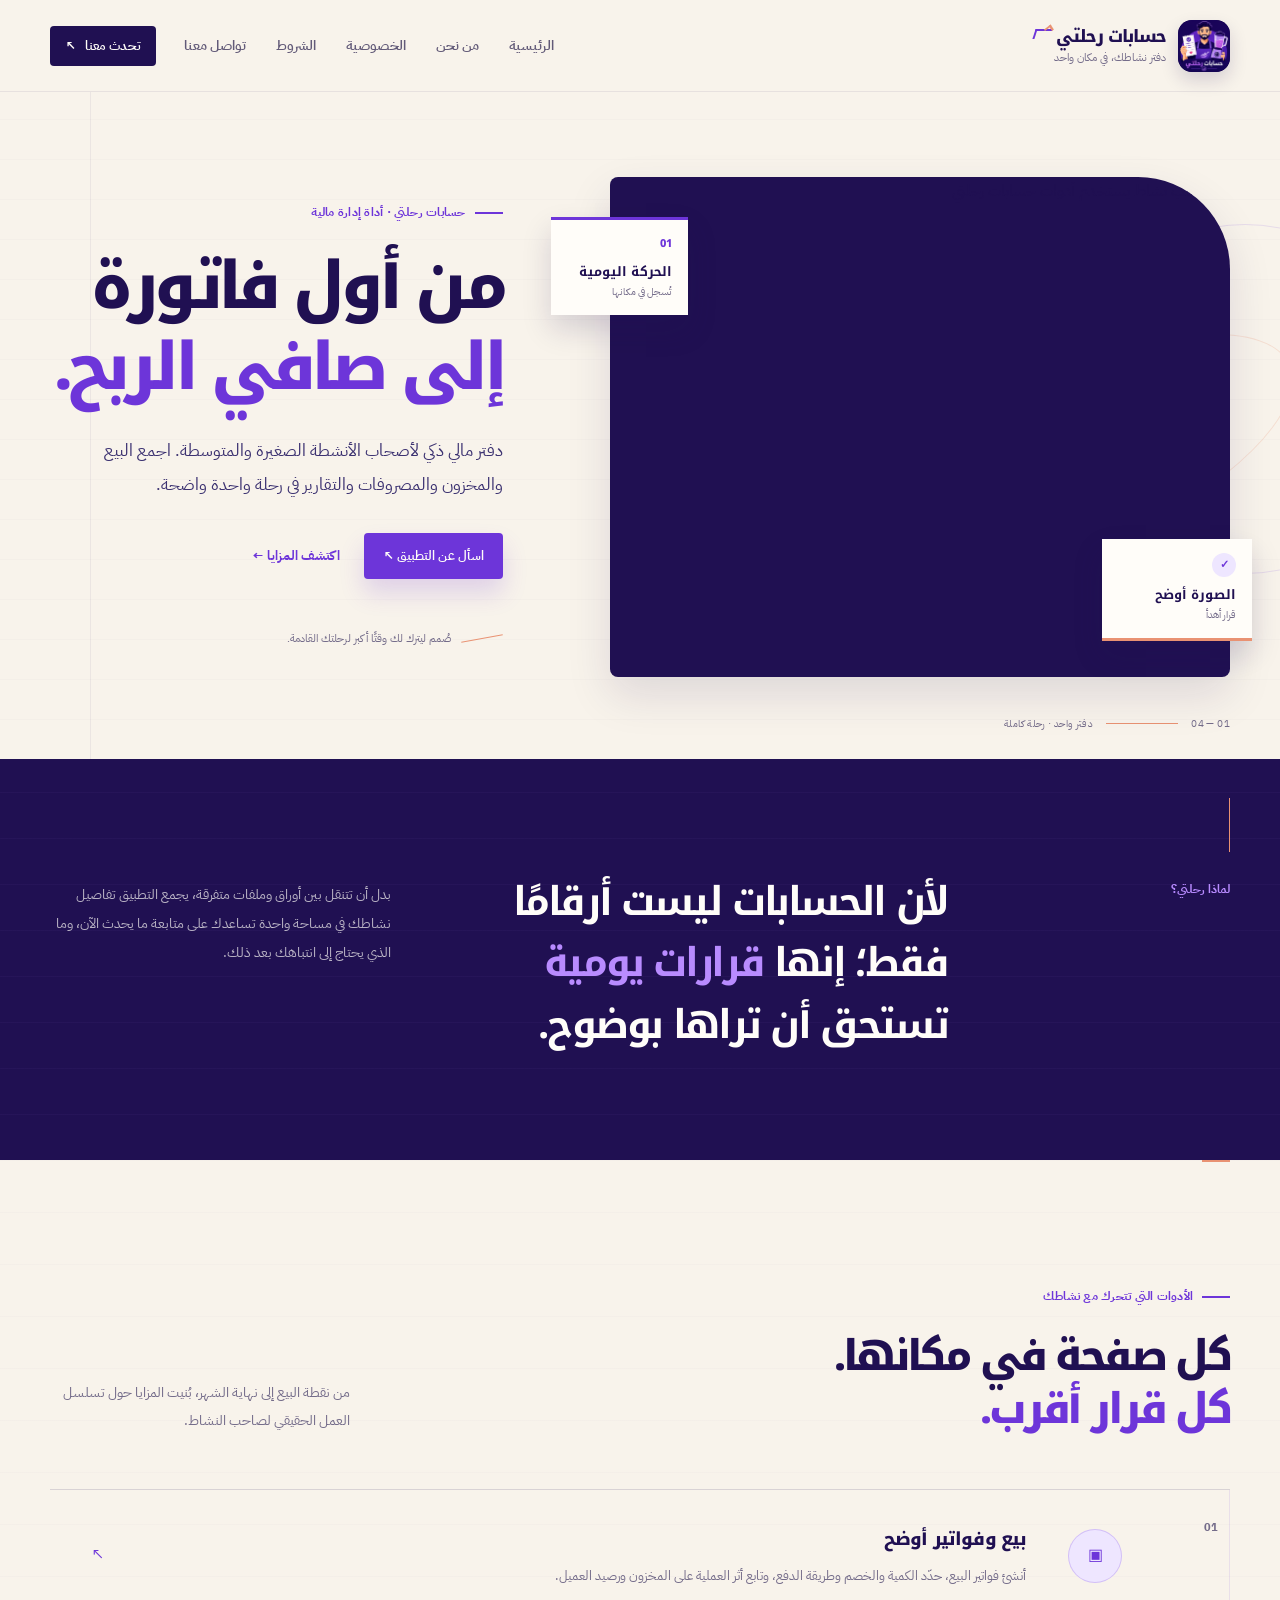
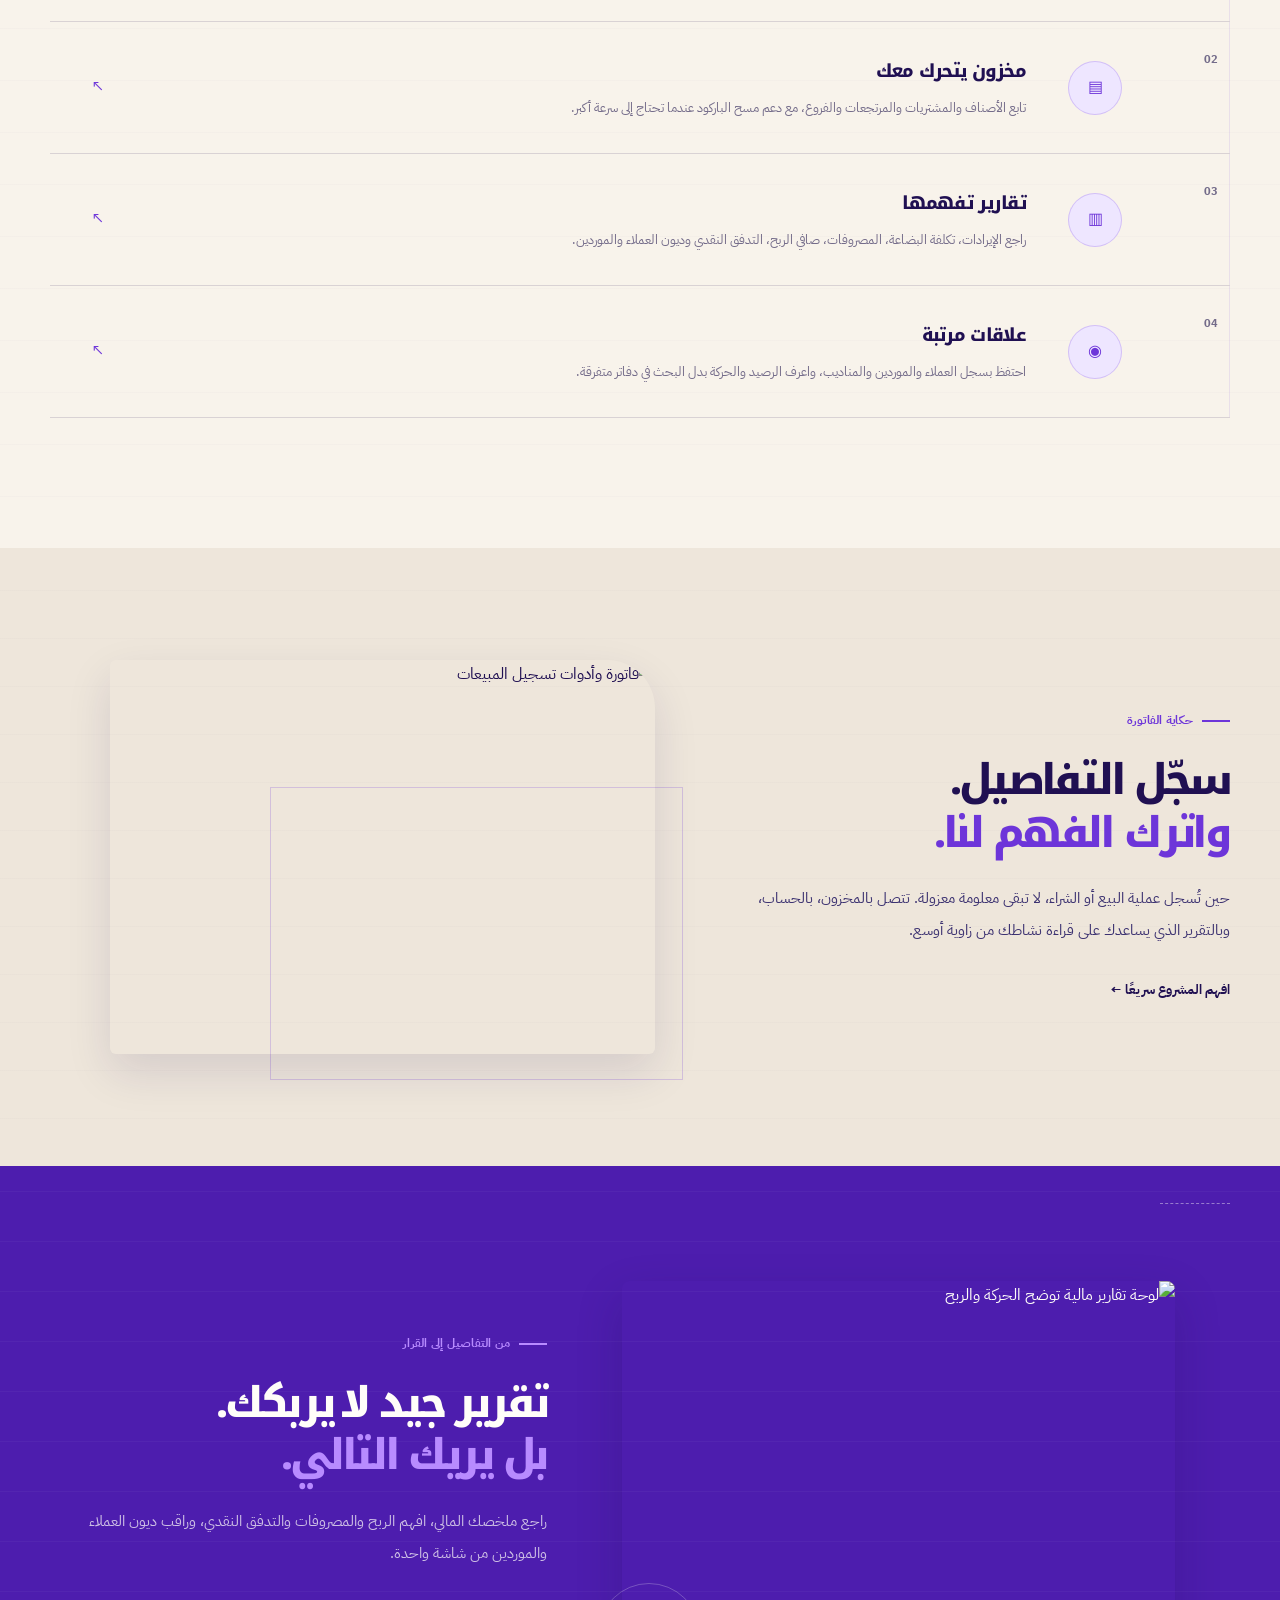
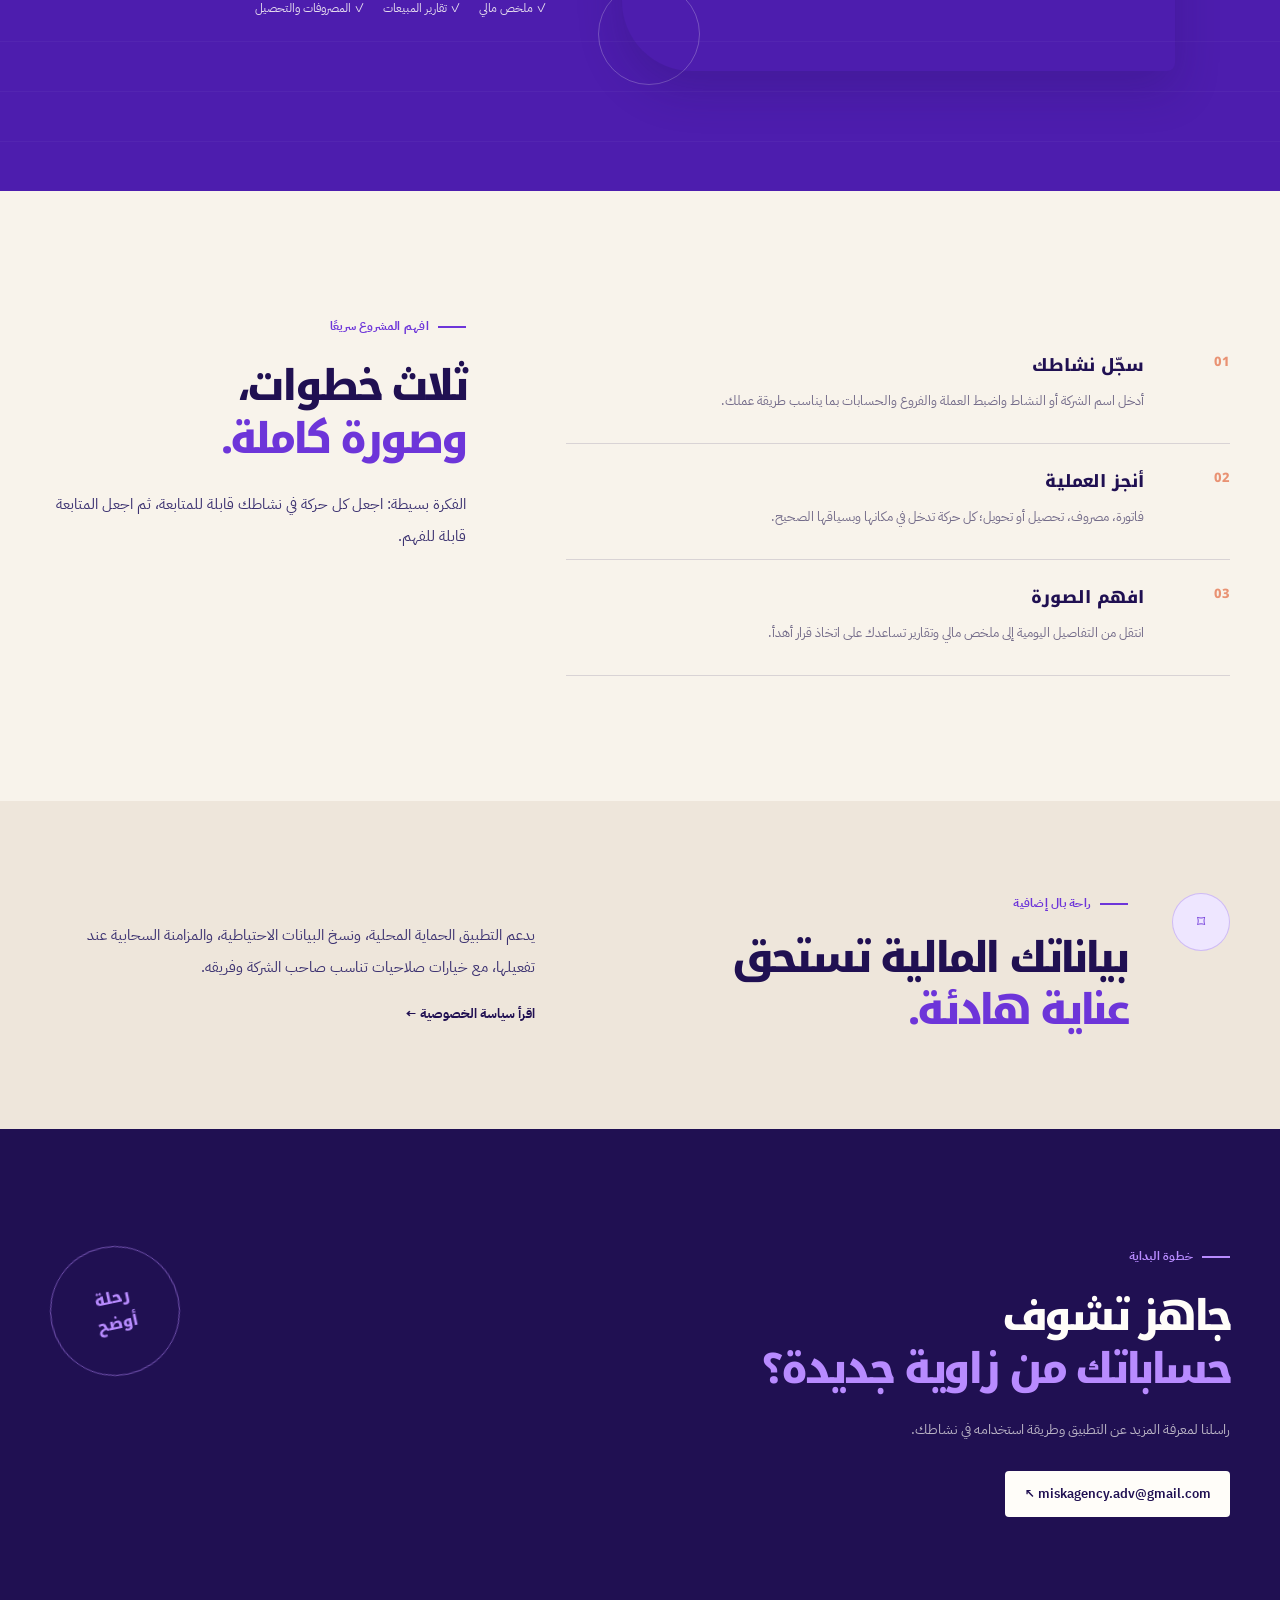
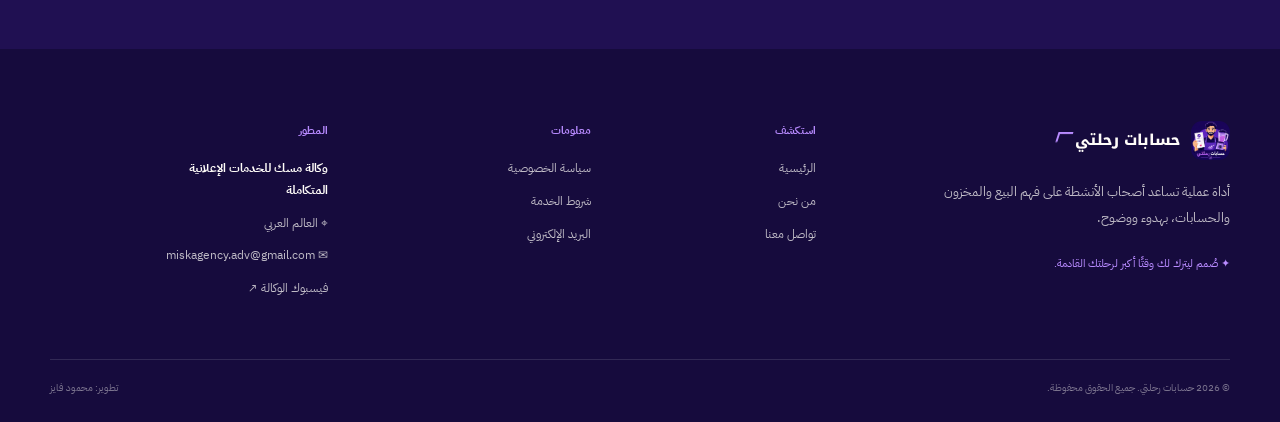
==== commit 8a703a06: "Update index.html" ====
--- a/index.html
+++ b/index.html
@@ -1,12 +1,255 @@
-<!doctype html><html lang="ar" dir="rtl"><head><meta charset="utf-8"><meta name="viewport" content="width=device-width, initial-scale=1"><meta name="theme-color" content="#201052"><meta name="description" content="حسابات رحلتي — دفتر مالي ذكي لأصحاب الأنشطة الصغيرة والمتوسطة."><link rel="icon" type="image/png" href="rahleti-logo.png"><link rel="preconnect" href="https://fonts.googleapis.com"><link rel="preconnect" href="https://fonts.gstatic.com" crossorigin><link href="https://fonts.googleapis.com/css2?family=IBM+Plex+Sans+Arabic:wght@400;500;600;700&family=Noto+Kufi+Arabic:wght@500;600;700;800&display=swap" rel="stylesheet"><link rel="stylesheet" href="styles.css"><title>حسابات رحلتي — دفتر نشاطك، في مكان واحد</title></head><body><header class="site-header"><div class="shell header-inner">
-<a href="index.html" class="brand" aria-label="العودة إلى الصفحة الرئيسية"><span class="brand-mark-wrap"><img src="rahleti-logo.png" alt="" class="brand-mark"></span><span class="brand-copy"><strong>حسابات رحلتي <i class="wordmark-gesture" aria-hidden="true"></i></strong><small>دفتر نشاطك، في مكان واحد</small></span></a>
-<nav class="desktop-nav" aria-label="التنقل الرئيسي"><a href="index.html">الرئيسية</a><a href="about.html">من نحن</a><a href="privacy.html">الخصوصية</a><a href="terms.html">الشروط</a><a href="contact.html">تواصل معنا</a></nav>
-<div class="header-actions"><a href="contact.html" class="header-cta">تحدث معنا <span aria-hidden="true">↖</span></a><button class="menu-toggle" type="button" aria-label="فتح القائمة" aria-expanded="false">☰</button></div>
-</div></header><main><section class="hero-section"><div class="hero-orbit orbit-one"></div><div class="hero-orbit orbit-two"></div><div class="shell hero-layout"><div class="hero-copy"><div class="eyebrow"><span class="eyebrow-line"></span> حسابات رحلتي · أداة إدارة مالية</div><h1>من أول فاتورة<br><em>إلى صافي الربح.</em></h1><p class="hero-lead">دفتر مالي ذكي لأصحاب الأنشطة الصغيرة والمتوسطة. اجمع البيع والمخزون والمصروفات والتقارير في رحلة واحدة واضحة.</p><div class="hero-actions"><a href="contact.html" class="button button-primary">اسأل عن التطبيق ↖</a><a href="#features" class="text-link">اكتشف المزايا ←</a></div><div class="hero-signature"><span class="signature-stroke"></span><span>صُمم ليترك لك وقتًا أكبر لرحلتك القادمة.</span></div></div><div class="hero-visual"><div class="hero-image-frame"><img src="/manus-storage/rahleti-hero_81cc671d.png" alt="صاحب نشاط يستخدم أدوات حسابات رحلتي"></div><div class="hero-note note-top"><span>01</span><strong>الحركة اليومية</strong><small>تُسجل في مكانها</small></div><div class="hero-note note-bottom"><span class="note-check">✓</span><strong>الصورة أوضح</strong><small>قرار أهدأ</small></div></div></div><div class="shell hero-footnote"><span>01 — 04</span><span class="footnote-line"></span><span>دفتر واحد · رحلة كاملة</span></div></section>
-<section class="intro-strip"><div class="shell intro-grid"><p class="intro-label">لماذا رحلتي؟</p><h2>لأن الحسابات ليست أرقامًا فقط؛ إنها <span>قرارات يومية</span> تستحق أن تراها بوضوح.</h2><p class="intro-body">بدل أن تتنقل بين أوراق وملفات متفرقة، يجمع التطبيق تفاصيل نشاطك في مساحة واحدة تساعدك على متابعة ما يحدث الآن، وما الذي يحتاج إلى انتباهك بعد ذلك.</p></div></section>
-<section class="features-section" id="features"><div class="shell"><div class="section-heading split-heading"><div><div class="section-kicker"><span></span> الأدوات التي تتحرك مع نشاطك</div><h2>كل صفحة في مكانها.<br><em>كل قرار أقرب.</em></h2></div><p>من نقطة البيع إلى نهاية الشهر، بُنيت المزايا حول تسلسل العمل الحقيقي لصاحب النشاط.</p></div><div class="feature-list"><article class="feature-row"><div class="feature-index">01</div><div class="feature-icon">▣</div><div class="feature-content"><h3>بيع وفواتير أوضح</h3><p>أنشئ فواتير البيع، حدّد الكمية والخصم وطريقة الدفع، وتابع أثر العملية على المخزون ورصيد العميل.</p></div><span class="feature-arrow">↖</span></article><article class="feature-row"><div class="feature-index">02</div><div class="feature-icon">▤</div><div class="feature-content"><h3>مخزون يتحرك معك</h3><p>تابع الأصناف والمشتريات والمرتجعات والفروع، مع دعم مسح الباركود عندما تحتاج إلى سرعة أكبر.</p></div><span class="feature-arrow">↖</span></article><article class="feature-row"><div class="feature-index">03</div><div class="feature-icon">▥</div><div class="feature-content"><h3>تقارير تفهمها</h3><p>راجع الإيرادات، تكلفة البضاعة، المصروفات، صافي الربح، التدفق النقدي وديون العملاء والموردين.</p></div><span class="feature-arrow">↖</span></article><article class="feature-row"><div class="feature-index">04</div><div class="feature-icon">◉</div><div class="feature-content"><h3>علاقات مرتبة</h3><p>احتفظ بسجل العملاء والموردين والمناديب، واعرف الرصيد والحركة بدل البحث في دفاتر متفرقة.</p></div><span class="feature-arrow">↖</span></article></div></div></section>
-<section class="visual-story"><div class="shell story-grid"><div class="story-art"><img src="/manus-storage/rahleti-invoices_49c0de98.png" alt="فاتورة وأدوات تسجيل المبيعات"></div><div class="story-copy"><div class="section-kicker"><span></span> حكاية الفاتورة</div><h2>سجّل التفاصيل.<br><em>واترك الفهم لنا.</em></h2><p>حين تُسجل عملية البيع أو الشراء، لا تبقى معلومة معزولة. تتصل بالمخزون، بالحساب، وبالتقرير الذي يساعدك على قراءة نشاطك من زاوية أوسع.</p><a href="about.html" class="text-link dark-link">افهم المشروع سريعًا ←</a></div></div></section>
-<section class="reports-section"><div class="shell reports-grid"><div class="reports-copy"><div class="section-kicker light-kicker"><span></span> من التفاصيل إلى القرار</div><h2>تقرير جيد لا يربكك.<br><em>بل يريك التالي.</em></h2><p>راجع ملخصك المالي، افهم الربح والمصروفات والتدفق النقدي، وراقب ديون العملاء والموردين من شاشة واحدة.</p><div class="report-points"><span>✓ ملخص مالي</span><span>✓ تقارير المبيعات</span><span>✓ المصروفات والتحصيل</span></div></div><div class="reports-art"><img src="/manus-storage/rahleti-reports_e6497f66.png" alt="لوحة تقارير مالية توضح الحركة والربح"></div></div></section>
-<section class="journey-section"><div class="shell journey-layout"><div class="journey-head"><div class="section-kicker"><span></span> افهم المشروع سريعًا</div><h2>ثلاث خطوات،<br><em>وصورة كاملة.</em></h2><p>الفكرة بسيطة: اجعل كل حركة في نشاطك قابلة للمتابعة، ثم اجعل المتابعة قابلة للفهم.</p></div><div class="journey-steps"><div class="journey-step"><div class="journey-number">01</div><div><h3>سجّل نشاطك</h3><p>أدخل اسم الشركة أو النشاط واضبط العملة والفروع والحسابات بما يناسب طريقة عملك.</p></div></div><div class="journey-step"><div class="journey-number">02</div><div><h3>أنجز العملية</h3><p>فاتورة، مصروف، تحصيل أو تحويل؛ كل حركة تدخل في مكانها وبسياقها الصحيح.</p></div></div><div class="journey-step"><div class="journey-number">03</div><div><h3>افهم الصورة</h3><p>انتقل من التفاصيل اليومية إلى ملخص مالي وتقارير تساعدك على اتخاذ قرار أهدأ.</p></div></div><div class="journey-route"><span></span><span></span><span></span></div></div></div></section>
-<section class="security-strip"><div class="shell security-grid"><div class="security-mark">⌑</div><div><div class="section-kicker"><span></span> راحة بال إضافية</div><h2>بياناتك المالية تستحق<br><em>عناية هادئة.</em></h2></div><div class="security-copy"><p>يدعم التطبيق الحماية المحلية، ونسخ البيانات الاحتياطية، والمزامنة السحابية عند تفعيلها، مع خيارات صلاحيات تناسب صاحب الشركة وفريقه.</p><a href="privacy.html" class="text-link dark-link">اقرأ سياسة الخصوصية ←</a></div></div></section>
-<section class="closing-cta"><div class="shell cta-inner"><div class="cta-stamp">رحلة<br>أوضح</div><div><div class="section-kicker light-kicker"><span></span> خطوة البداية</div><h2>جاهز تشوف<br><em>حساباتك من زاوية جديدة؟</em></h2><p>راسلنا لمعرفة المزيد عن التطبيق وطريقة استخدامه في نشاطك.</p><a href="mailto:miskagency.adv@gmail.com" class="button button-light">miskagency.adv@gmail.com ↖</a></div></div></section></main><footer class="site-footer"><div class="shell footer-grid"><div class="footer-intro"><div class="footer-brand"><img src="rahleti-logo.png" alt=""><span>حسابات رحلتي</span></div><p>أداة عملية تساعد أصحاب الأنشطة على فهم البيع والمخزون والحسابات، بهدوء ووضوح.</p><div class="footer-note">✦ صُمم ليترك لك وقتًا أكبر لرحلتك القادمة.</div></div><div class="footer-column"><span class="footer-label">استكشف</span><a href="index.html">الرئيسية</a><a href="about.html">من نحن</a><a href="contact.html">تواصل معنا</a></div><div class="footer-column"><span class="footer-label">معلومات</span><a href="privacy.html">سياسة الخصوصية</a><a href="terms.html">شروط الخدمة</a><a href="mailto:miskagency.adv@gmail.com">البريد الإلكتروني</a></div><div class="footer-column footer-contact"><span class="footer-label">المطور</span><strong>وكالة مسك للخدمات الإعلانية المتكاملة</strong><span>⌖ العالم العربي</span><a href="mailto:miskagency.adv@gmail.com">✉ miskagency.adv@gmail.com</a><a href="https://web.facebook.com/Misk.Agency" target="_blank" rel="noreferrer noopener">فيسبوك الوكالة ↗</a></div></div><div class="shell footer-bottom"><span>© 2026 حسابات رحلتي. جميع الحقوق محفوظة.</span><span>تطوير: محمود فايز</span></div></footer><script src="script.js"></script></body></html>+<!doctype html>
+<html lang="ar" dir="rtl">
+<head>
+    <meta charset="utf-8">
+    <meta name="viewport" content="width=device-width, initial-scale=1">
+    <meta name="theme-color" content="#201052">
+    <meta name="description" content="حسابات رحلتي — دفتر مالي ذكي لأصحاب الأنشطة الصغيرة والمتوسطة.">
+    
+    <!-- 🔑 كود التحقق من Google Search Console -->
+    <meta name="google-site-verification" content="z0CV3OgKQGgr9fJHodAtZiKm_yrHp_InReVVgeFD25w" />
+    
+    <link rel="icon" type="image/png" href="rahleti-logo.png">
+    <link rel="preconnect" href="https://fonts.googleapis.com">
+    <link rel="preconnect" href="https://fonts.gstatic.com" crossorigin>
+    <link href="https://fonts.googleapis.com/css2?family=IBM+Plex+Sans+Arabic:wght@400;500;600;700&family=Noto+Kufi+Arabic:wght@500;600;700;800&display=swap" rel="stylesheet">
+    <link rel="stylesheet" href="styles.css">
+    <title>حسابات رحلتي — دفتر نشاطك، في مكان واحد</title>
+</head>
+<body>
+    <header class="site-header">
+        <div class="shell header-inner">
+            <a href="index.html" class="brand" aria-label="العودة إلى الصفحة الرئيسية">
+                <span class="brand-mark-wrap"><img src="rahleti-logo.png" alt="" class="brand-mark"></span>
+                <span class="brand-copy"><strong>حسابات رحلتي <i class="wordmark-gesture" aria-hidden="true"></i></strong><small>دفتر نشاطك، في مكان واحد</small></span>
+            </a>
+            <nav class="desktop-nav" aria-label="التنقل الرئيسي">
+                <a href="index.html">الرئيسية</a>
+                <a href="about.html">من نحن</a>
+                <a href="privacy.html">الخصوصية</a>
+                <a href="terms.html">الشروط</a>
+                <a href="contact.html">تواصل معنا</a>
+            </nav>
+            <div class="header-actions">
+                <a href="contact.html" class="header-cta">تحدث معنا <span aria-hidden="true">↖</span></a>
+                <button class="menu-toggle" type="button" aria-label="فتح القائمة" aria-expanded="false">☰</button>
+            </div>
+        </div>
+    </header>
+    
+    <main>
+        <section class="hero-section">
+            <div class="hero-orbit orbit-one"></div>
+            <div class="hero-orbit orbit-two"></div>
+            <div class="shell hero-layout">
+                <div class="hero-copy">
+                    <div class="eyebrow"><span class="eyebrow-line"></span> حسابات رحلتي · أداة إدارة مالية</div>
+                    <h1>من أول فاتورة<br><em>إلى صافي الربح.</em></h1>
+                    <p class="hero-lead">دفتر مالي ذكي لأصحاب الأنشطة الصغيرة والمتوسطة. اجمع البيع والمخزون والمصروفات والتقارير في رحلة واحدة واضحة.</p>
+                    <div class="hero-actions">
+                        <a href="contact.html" class="button button-primary">اسأل عن التطبيق ↖</a>
+                        <a href="#features" class="text-link">اكتشف المزايا ←</a>
+                    </div>
+                    <div class="hero-signature">
+                        <span class="signature-stroke"></span>
+                        <span>صُمم ليترك لك وقتًا أكبر لرحلتك القادمة.</span>
+                    </div>
+                </div>
+                <div class="hero-visual">
+                    <div class="hero-image-frame"><img src="/manus-storage/rahleti-hero_81cc671d.png" alt="صاحب نشاط يستخدم أدوات حسابات رحلتي"></div>
+                    <div class="hero-note note-top"><span>01</span><strong>الحركة اليومية</strong><small>تُسجل في مكانها</small></div>
+                    <div class="hero-note note-bottom"><span class="note-check">✓</span><strong>الصورة أوضح</strong><small>قرار أهدأ</small></div>
+                </div>
+            </div>
+            <div class="shell hero-footnote">
+                <span>01 — 04</span>
+                <span class="footnote-line"></span>
+                <span>دفتر واحد · رحلة كاملة</span>
+            </div>
+        </section>
+
+        <section class="intro-strip">
+            <div class="shell intro-grid">
+                <p class="intro-label">لماذا رحلتي؟</p>
+                <h2>لأن الحسابات ليست أرقامًا فقط؛ إنها <span>قرارات يومية</span> تستحق أن تراها بوضوح.</h2>
+                <p class="intro-body">بدل أن تتنقل بين أوراق وملفات متفرقة، يجمع التطبيق تفاصيل نشاطك في مساحة واحدة تساعدك على متابعة ما يحدث الآن، وما الذي يحتاج إلى انتباهك بعد ذلك.</p>
+            </div>
+        </section>
+
+        <section class="features-section" id="features">
+            <div class="shell">
+                <div class="section-heading split-heading">
+                    <div>
+                        <div class="section-kicker"><span></span> الأدوات التي تتحرك مع نشاطك</div>
+                        <h2>كل صفحة في مكانها.<br><em>كل قرار أقرب.</em></h2>
+                    </div>
+                    <p>من نقطة البيع إلى نهاية الشهر، بُنيت المزايا حول تسلسل العمل الحقيقي لصاحب النشاط.</p>
+                </div>
+                <div class="feature-list">
+                    <article class="feature-row">
+                        <div class="feature-index">01</div>
+                        <div class="feature-icon">▣</div>
+                        <div class="feature-content">
+                            <h3>بيع وفواتير أوضح</h3>
+                            <p>أنشئ فواتير البيع، حدّد الكمية والخصم وطريقة الدفع، وتابع أثر العملية على المخزون ورصيد العميل.</p>
+                        </div>
+                        <span class="feature-arrow">↖</span>
+                    </article>
+                    <article class="feature-row">
+                        <div class="feature-index">02</div>
+                        <div class="feature-icon">▤</div>
+                        <div class="feature-content">
+                            <h3>مخزون يتحرك معك</h3>
+                            <p>تابع الأصناف والمشتريات والمرتجعات والفروع، مع دعم مسح الباركود عندما تحتاج إلى سرعة أكبر.</p>
+                        </div>
+                        <span class="feature-arrow">↖</span>
+                    </article>
+                    <article class="feature-row">
+                        <div class="feature-index">03</div>
+                        <div class="feature-icon">▥</div>
+                        <div class="feature-content">
+                            <h3>تقارير تفهمها</h3>
+                            <p>راجع الإيرادات، تكلفة البضاعة، المصروفات، صافي الربح، التدفق النقدي وديون العملاء والموردين.</p>
+                        </div>
+                        <span class="feature-arrow">↖</span>
+                    </article>
+                    <article class="feature-row">
+                        <div class="feature-index">04</div>
+                        <div class="feature-icon">◉</div>
+                        <div class="feature-content">
+                            <h3>علاقات مرتبة</h3>
+                            <p>احتفظ بسجل العملاء والموردين والمناديب، واعرف الرصيد والحركة بدل البحث في دفاتر متفرقة.</p>
+                        </div>
+                        <span class="feature-arrow">↖</span>
+                    </article>
+                </div>
+            </div>
+        </section>
+
+        <section class="visual-story">
+            <div class="shell story-grid">
+                <div class="story-art"><img src="/manus-storage/rahleti-invoices_49c0de98.png" alt="فاتورة وأدوات تسجيل المبيعات"></div>
+                <div class="story-copy">
+                    <div class="section-kicker"><span></span> حكاية الفاتورة</div>
+                    <h2>سجّل التفاصيل.<br><em>واترك الفهم لنا.</em></h2>
+                    <p>حين تُسجل عملية البيع أو الشراء، لا تبقى معلومة معزولة. تتصل بالمخزون، بالحساب، وبالتقرير الذي يساعدك على قراءة نشاطك من زاوية أوسع.</p>
+                    <a href="about.html" class="text-link dark-link">افهم المشروع سريعًا ←</a>
+                </div>
+            </div>
+        </section>
+
+        <section class="reports-section">
+            <div class="shell reports-grid">
+                <div class="reports-copy">
+                    <div class="section-kicker light-kicker"><span></span> من التفاصيل إلى القرار</div>
+                    <h2>تقرير جيد لا يربكك.<br><em>بل يريك التالي.</em></h2>
+                    <p>راجع ملخصك المالي، افهم الربح والمصروفات والتدفق النقدي، وراقب ديون العملاء والموردين من شاشة واحدة.</p>
+                    <div class="report-points">
+                        <span>✓ ملخص مالي</span>
+                        <span>✓ تقارير المبيعات</span>
+                        <span>✓ المصروفات والتحصيل</span>
+                    </div>
+                </div>
+                <div class="reports-art"><img src="/manus-storage/rahleti-reports_e6497f66.png" alt="لوحة تقارير مالية توضح الحركة والربح"></div>
+            </div>
+        </section>
+
+        <section class="journey-section">
+            <div class="shell journey-layout">
+                <div class="journey-head">
+                    <div class="section-kicker"><span></span> افهم المشروع سريعًا</div>
+                    <h2>ثلاث خطوات،<br><em>وصورة كاملة.</em></h2>
+                    <p>الفكرة بسيطة: اجعل كل حركة في نشاطك قابلة للمتابعة، ثم اجعل المتابعة قابلة للفهم.</p>
+                </div>
+                <div class="journey-steps">
+                    <div class="journey-step">
+                        <div class="journey-number">01</div>
+                        <div>
+                            <h3>سجّل نشاطك</h3>
+                            <p>أدخل اسم الشركة أو النشاط واضبط العملة والفروع والحسابات بما يناسب طريقة عملك.</p>
+                        </div>
+                    </div>
+                    <div class="journey-step">
+                        <div class="journey-number">02</div>
+                        <div>
+                            <h3>أنجز العملية</h3>
+                            <p>فاتورة، مصروف، تحصيل أو تحويل؛ كل حركة تدخل في مكانها وبسياقها الصحيح.</p>
+                        </div>
+                    </div>
+                    <div class="journey-step">
+                        <div class="journey-number">03</div>
+                        <div>
+                            <h3>افهم الصورة</h3>
+                            <p>انتقل من التفاصيل اليومية إلى ملخص مالي وتقارير تساعدك على اتخاذ قرار أهدأ.</p>
+                        </div>
+                    </div>
+                    <div class="journey-route"><span></span><span></span><span></span></div>
+                </div>
+            </div>
+        </section>
+
+        <section class="security-strip">
+            <div class="shell security-grid">
+                <div class="security-mark">⌑</div>
+                <div>
+                    <div class="section-kicker"><span></span> راحة بال إضافية</div>
+                    <h2>بياناتك المالية تستحق<br><em>عناية هادئة.</em></h2>
+                </div>
+                <div class="security-copy">
+                    <p>يدعم التطبيق الحماية المحلية، ونسخ البيانات الاحتياطية، والمزامنة السحابية عند تفعيلها، مع خيارات صلاحيات تناسب صاحب الشركة وفريقه.</p>
+                    <a href="privacy.html" class="text-link dark-link">اقرأ سياسة الخصوصية ←</a>
+                </div>
+            </div>
+        </section>
+
+        <section class="closing-cta">
+            <div class="shell cta-inner">
+                <div class="cta-stamp">رحلة<br>أوضح</div>
+                <div>
+                    <div class="section-kicker light-kicker"><span></span> خطوة البداية</div>
+                    <h2>جاهز تشوف<br><em>حساباتك من زاوية جديدة؟</em></h2>
+                    <p>راسلنا لمعرفة المزيد عن التطبيق وطريقة استخدامه في نشاطك.</p>
+                    <a href="mailto:miskagency.adv@gmail.com" class="button button-light">miskagency.adv@gmail.com ↖</a>
+                </div>
+            </div>
+        </section>
+    </main>
+
+    <footer class="site-footer">
+        <div class="shell footer-grid">
+            <div class="footer-intro">
+                <div class="footer-brand">
+                    <img src="rahleti-logo.png" alt="">
+                    <span>حسابات رحلتي</span>
+                </div>
+                <p>أداة عملية تساعد أصحاب الأنشطة على فهم البيع والمخزون والحسابات، بهدوء ووضوح.</p>
+                <div class="footer-note">✦ صُمم ليترك لك وقتًا أكبر لرحلتك القادمة.</div>
+            </div>
+            <div class="footer-column">
+                <span class="footer-label">استكشف</span>
+                <a href="index.html">الرئيسية</a>
+                <a href="about.html">من نحن</a>
+                <a href="contact.html">تواصل معنا</a>
+            </div>
+            <div class="footer-column">
+                <span class="footer-label">معلومات</span>
+                <a href="privacy.html">سياسة الخصوصية</a>
+                <a href="terms.html">شروط الخدمة</a>
+                <a href="mailto:miskagency.adv@gmail.com">البريد الإلكتروني</a>
+            </div>
+            <div class="footer-column footer-contact">
+                <span class="footer-label">المطور</span>
+                <strong>وكالة مسك للخدمات الإعلانية المتكاملة</strong>
+                <span>⌖ العالم العربي</span>
+                <a href="mailto:miskagency.adv@gmail.com">✉ miskagency.adv@gmail.com</a>
+                <a href="https://web.facebook.com/Misk.Agency" target="_blank" rel="noreferrer noopener">فيسبوك الوكالة ↗</a>
+            </div>
+        </div>
+        <div class="shell footer-bottom">
+            <span>© 2026 حسابات رحلتي. جميع الحقوق محفوظة.</span>
+            <span>تطوير: محمود فايز</span>
+        </div>
+    </footer>
+    <script src="script.js"></script>
+</body>
+</html>
